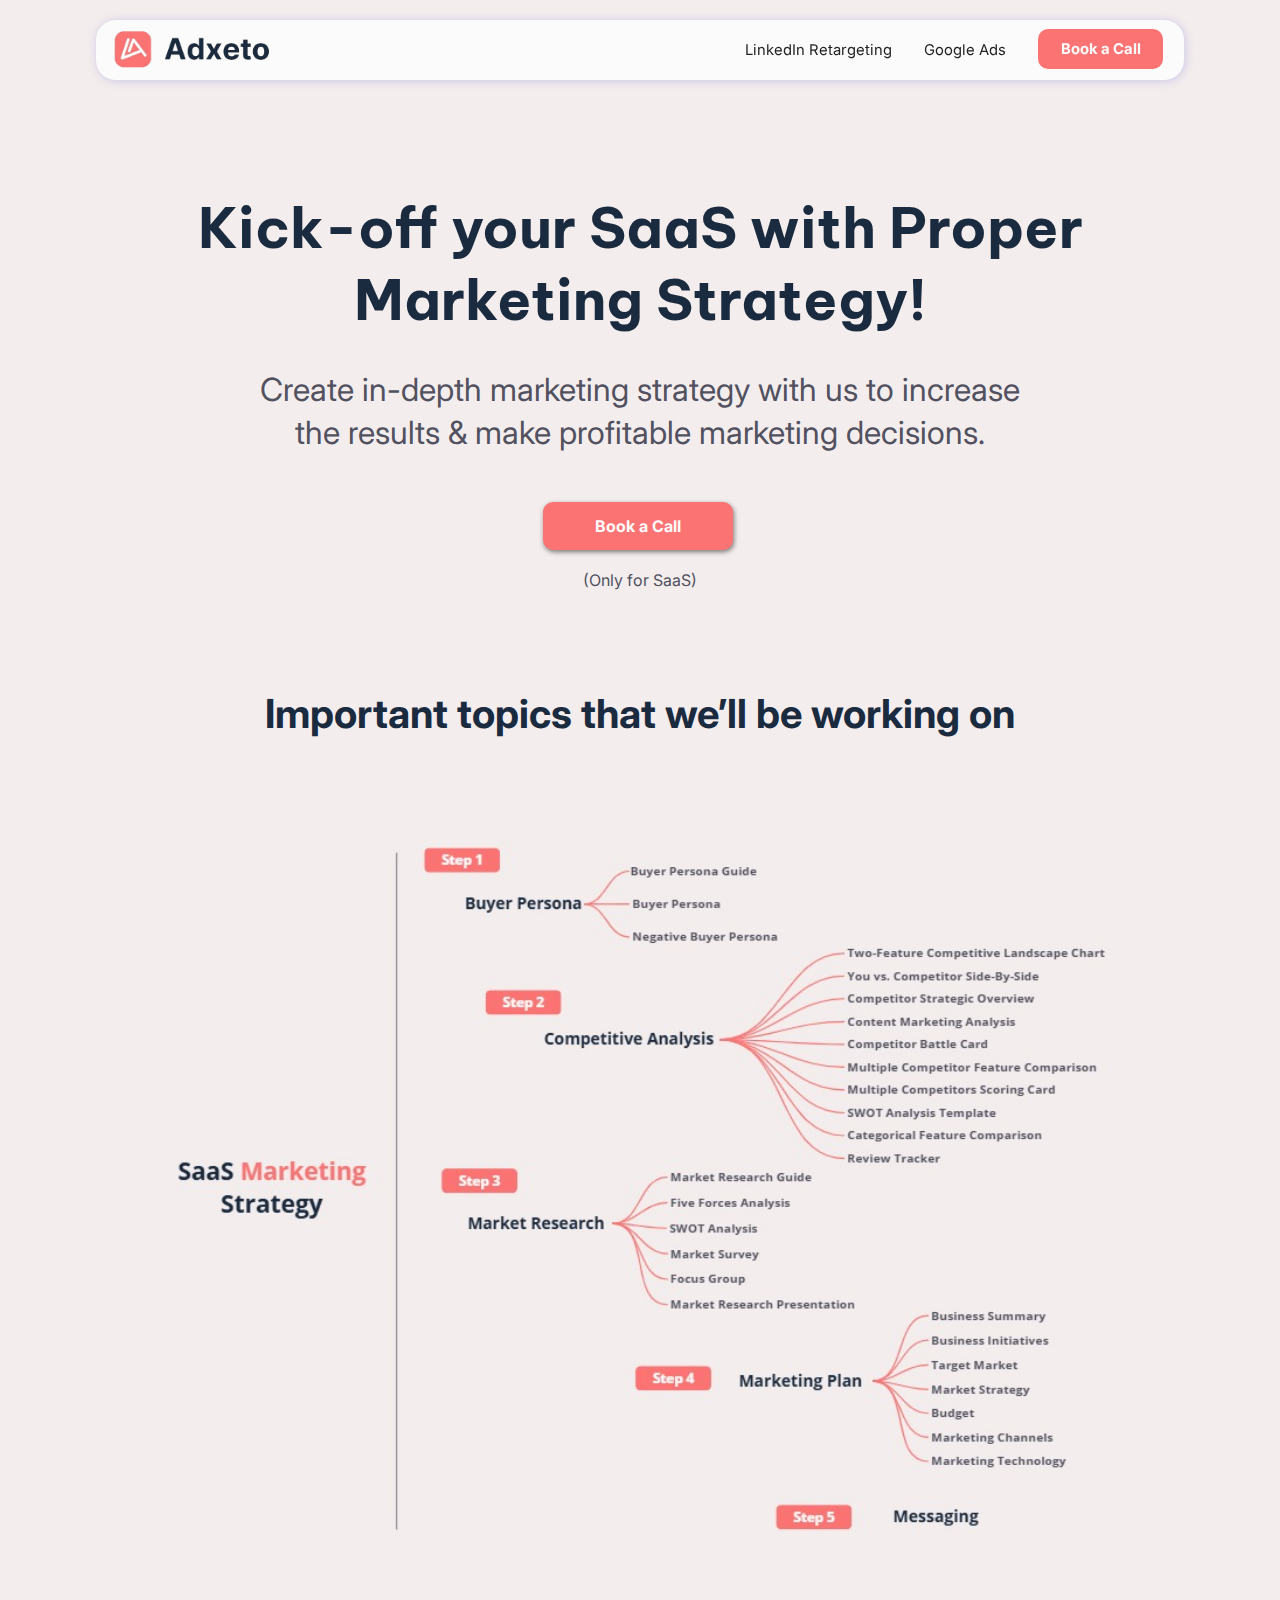
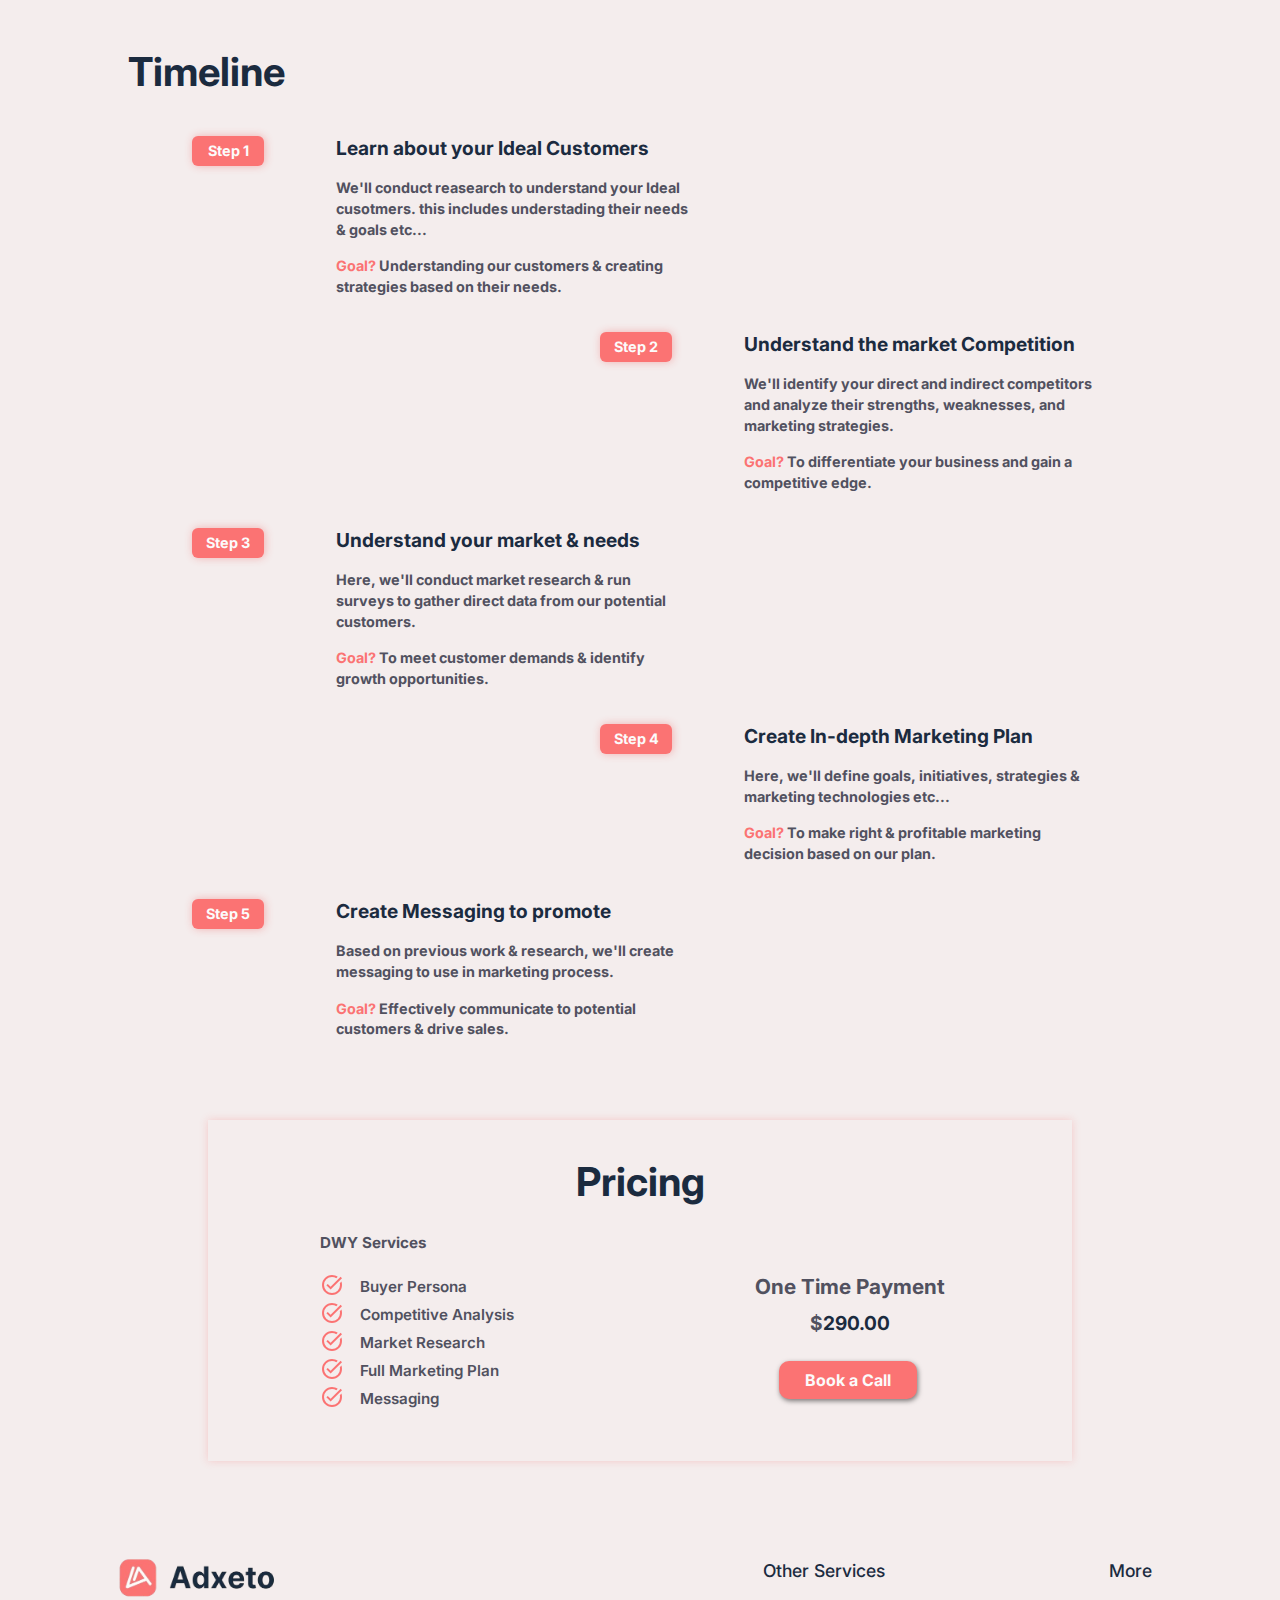
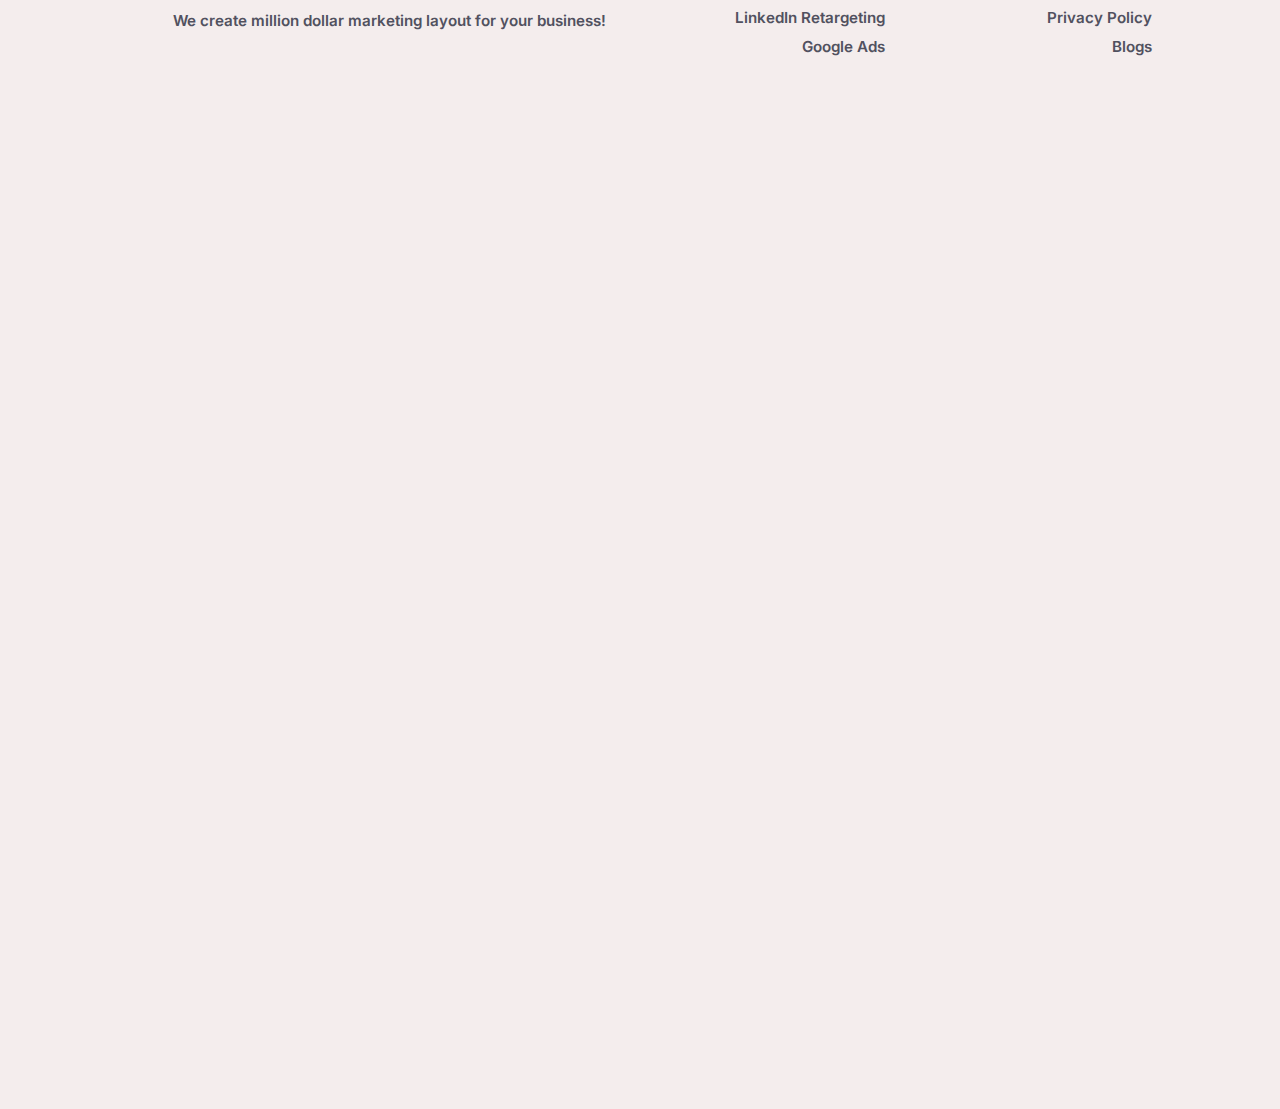
==== index.html @ 97d520c1 "completed footer with responsive design" ====
<!DOCTYPE html>
<html lang="en">
  <head>
    <meta charset="UTF-8" />
    <meta name="viewport" content="width=device-width, initial-scale=1.0" />
    <title>
      Convert your website traffic into customers | LinkedIn Retargeting ads
    </title>

    <link rel="preconnect" href="https://fonts.googleapis.com" />
    <link rel="preconnect" href="https://fonts.gstatic.com" crossorigin />
    <link
      href="https://fonts.googleapis.com/css2?family=Be+Vietnam+Pro:ital,wght@0,100;0,200;0,300;0,400;0,500;0,600;0,700;0,800;0,900;1,100;1,200;1,300;1,400;1,500;1,600;1,700;1,800;1,900&family=Inter:ital,opsz,wght@0,14..32,100..900;1,14..32,100..900&display=swap"
      rel="stylesheet"
    />

    <link rel="stylesheet" href="/strategy-css/general.css" />
    <link rel="stylesheet" href="/strategy-css/navbar.css" />
    <link rel="stylesheet" href="/strategy-css/hero.css" />
    <link rel="stylesheet" href="/strategy-css/topics.css" />
    <link rel="stylesheet" href="/strategy-css/timeline.css" />
    <link rel="stylesheet" href="/strategy-css/pricing.css" />
    <link rel="stylesheet" href="/strategy-css/footer.css">

    <script src="/strategy-js/side-drawer.js" defer></script>
  </head>
  <body>
    <header>
      <section class="navbar-section">
        <div class="nav-size-background">
          <div class="flex-img-nav">
            <div class="logo-div">
              <a href="/">
                <img
                  src="/strategy-images/strategy-adxeto-logo.png"
                  alt="main Strategy adxeto site logo"
                  class="main-logo-img"
                />
              </a>
            </div>

            <nav>
              <ul class="flex-nav-link">
                <li>
                  <a
                    href="https://adxeto.agency/"
                    class="nav-link"
                    target="_blank"
                    >LinkedIn Retargeting</a
                  >
                </li>
                <li>
                  <a
                    href="https://gads.adxeto.agency/"
                    class="nav-link"
                    target="_blank"
                    >Google Ads</a
                  >
                </li>
                <li>
                  <a href="/book-a-call" class="nav-link book-a-call-btn"
                    >Book a Call</a
                  >
                </li>
              </ul>
            </nav>

            <a class="hamburger-link">
              <span></span>
              <span></span>
              <span></span>
            </a>
          </div>
        </div>
      </section>
    </header>

    <aside id="side-drawer">
      <div class="aside-nav-size-background">
        <div class="flex-logo-hamburger">
          <div class="logo-div">
            <a href="/">
              <img
                src="/strategy-images/strategy-adxeto-logo.png"
                alt="main adxeto site logo"
                class="main-logo-img"
              />
            </a>
          </div>

          <a class="hamburger-link aside-closing">
            <span></span>
            <span></span>
            <span></span>
          </a>
        </div>
      </div>

      <div class="hr-line"></div>

      <nav>
        <ul class="aside-flex-nav-link">
          <li>
            <a href="https://adxeto.agency/" class="nav-link" target="_blank"
              >LinkedIn Retargeting</a
            >
          </li>
          <li>
            <a
              href="https://gads.adxeto.agency/"
              class="nav-link"
              target="_blank"
              >Google Ads</a
            >
          </li>
        </ul>
      </nav>
      <div class="aside-book-call-div">
        <a href="/book-a-call" class="aside-nav-link book-a-call-btn"
          >Book a Call</a
        >
      </div>
    </aside>

    <main>
      <!-- Hero Section -->
      <section class="hero-section">
        <div class="hero-width">
          <h1 class="hero-heading">
            Kick-off your SaaS with Proper <span>Marketing Strategy!</span>
          </h1>
          <p class="hero-description">
            Create in-depth marketing strategy with us to increase
            <span>the results & make profitable marketing decisions.</span>
          </p>
          <div class="btn-div">
            <a href="/book-a-call" class="call-btn-header book-a-call-btn"
              >Book a Call</a
            >
            <p class="hero-btn-description">(Only for SaaS)</p>
          </div>
        </div>
      </section>

      <!-- Important Topics - Section 2 -->
      <section id="topics-section-2">
        <h2 class="topics-main-heading">
          Important topics that we’ll be working on
        </h2>
        <div class="image-imp-topics">
          <img
            src="/strategy-images/imp-topics-sec2/topics-working-on.jpg"
            alt="Topics that we will work"
          />
        </div>
      </section>

      <!-- Timeline - Section 3 -->
      <section id="timeline">
        <h2 class="timeline-heading">Timeline</h2>
        <ul class="grid-timeline-section">
          <li class="timeline-content">
            <ul class="grid-timeline-content">
              <li>
                <article class="steps">Step 1</article>
              </li>
              <li class="flex-texts">
                <h3 class="texts-heading">Learn about your Ideal Customers</h3>
                <p class="timeline-paragraph">
                  We'll conduct reasearch to understand your Ideal cusotmers.
                  this includes understading their needs & goals etc...
                </p>
                <p class="timeline-paragraph">
                  <span class="goal-text">Goal?</span> Understanding our
                  customers & creating strategies based on their needs.
                </p>
              </li>
            </ul>
          </li>

          <li class="timeline-content">
            <ul class="grid-timeline-content right-shift">
              <li>
                <article class="steps">Step 2</article>
              </li>
              <li class="flex-texts">
                <h3 class="texts-heading">Understand the market Competition</h3>
                <p class="timeline-paragraph">
                  We'll identify your direct and indirect competitors and
                  analyze their strengths, weaknesses, and marketing strategies.
                </p>
                <p class="timeline-paragraph">
                  <span class="goal-text">Goal?</span> To differentiate your
                  business and gain a competitive edge.
                </p>
              </li>
            </ul>
          </li>

          <li class="timeline-content">
            <ul class="grid-timeline-content">
              <li>
                <article class="steps">Step 3</article>
              </li>
              <li class="flex-texts">
                <h3 class="texts-heading">Understand your market & needs</h3>
                <p class="timeline-paragraph">
                  Here, we'll conduct market research & run surveys to gather
                  direct data from our potential customers.
                </p>
                <p class="timeline-paragraph">
                  <span class="goal-text">Goal?</span> To meet customer demands
                  & identify growth opportunities.
                </p>
              </li>
            </ul>
          </li>

          <li class="timeline-content">
            <ul class="grid-timeline-content right-shift">
              <li>
                <article class="steps">Step 4</article>
              </li>
              <li class="flex-texts">
                <h3 class="texts-heading">Create In-depth Marketing Plan</h3>
                <p class="timeline-paragraph">
                  Here, we'll define goals, initiatives, strategies & marketing
                  technologies etc...
                </p>
                <p class="timeline-paragraph">
                  <span class="goal-text">Goal?</span> To make right &
                  profitable marketing decision based on our plan.
                </p>
              </li>
            </ul>
          </li>

          <li class="timeline-content">
            <ul class="grid-timeline-content">
              <li>
                <article class="steps">Step 5</article>
              </li>
              <li class="flex-texts">
                <h3 class="texts-heading">Create Messaging to promote</h3>
                <p class="timeline-paragraph">
                  Based on previous work & research, we'll create messaging to
                  use in marketing process.
                </p>
                <p class="timeline-paragraph">
                  <span class="goal-text">Goal?</span> Effectively communicate
                  to potential customers & drive sales.
                </p>
              </li>
            </ul>
          </li>
        </ul>
      </section>

      <!-- Pricing Section -->
      <section id="pricing-section">
        <div id="pricing-box">
          <h2 class="pricing-heading">Pricing</h2>
          <ul class="grid-pricing">
            <li class="center-responsive">
              <p class="dwy-services">DWY Services</p>
              <ul>
                <li class="services">
                  <svg
                    xmlns="http://www.w3.org/2000/svg"
                    height="24px"
                    viewBox="0 -960 960 960"
                    width="24px"
                    fill="#fb7373"
                  >
                    <path
                      d="M480-80q-83 0-156-31.5T197-197q-54-54-85.5-127T80-480q0-83 31.5-156T197-763q54-54 127-85.5T480-880q65 0 123 19t107 53l-58 59q-38-24-81-37.5T480-800q-133 0-226.5 93.5T160-480q0 133 93.5 226.5T480-160q133 0 226.5-93.5T800-480q0-18-2-36t-6-35l65-65q11 32 17 66t6 70q0 83-31.5 156T763-197q-54 54-127 85.5T480-80Zm-56-216L254-466l56-56 114 114 400-401 56 56-456 457Z"
                    />
                  </svg>
                  <p>Buyer Persona</p>
                </li>

                <li class="services">
                  <svg
                    xmlns="http://www.w3.org/2000/svg"
                    height="24px"
                    viewBox="0 -960 960 960"
                    width="24px"
                    fill="#fb7373"
                  >
                    <path
                      d="M480-80q-83 0-156-31.5T197-197q-54-54-85.5-127T80-480q0-83 31.5-156T197-763q54-54 127-85.5T480-880q65 0 123 19t107 53l-58 59q-38-24-81-37.5T480-800q-133 0-226.5 93.5T160-480q0 133 93.5 226.5T480-160q133 0 226.5-93.5T800-480q0-18-2-36t-6-35l65-65q11 32 17 66t6 70q0 83-31.5 156T763-197q-54 54-127 85.5T480-80Zm-56-216L254-466l56-56 114 114 400-401 56 56-456 457Z"
                    />
                  </svg>
                  <p>Competitive Analysis</p>
                </li>

                <li class="services">
                  <svg
                    xmlns="http://www.w3.org/2000/svg"
                    height="24px"
                    viewBox="0 -960 960 960"
                    width="24px"
                    fill="#fb7373"
                  >
                    <path
                      d="M480-80q-83 0-156-31.5T197-197q-54-54-85.5-127T80-480q0-83 31.5-156T197-763q54-54 127-85.5T480-880q65 0 123 19t107 53l-58 59q-38-24-81-37.5T480-800q-133 0-226.5 93.5T160-480q0 133 93.5 226.5T480-160q133 0 226.5-93.5T800-480q0-18-2-36t-6-35l65-65q11 32 17 66t6 70q0 83-31.5 156T763-197q-54 54-127 85.5T480-80Zm-56-216L254-466l56-56 114 114 400-401 56 56-456 457Z"
                    />
                  </svg>
                  <p>Market Research</p>
                </li>

                <li class="services">
                  <svg
                    xmlns="http://www.w3.org/2000/svg"
                    height="24px"
                    viewBox="0 -960 960 960"
                    width="24px"
                    fill="#fb7373"
                  >
                    <path
                      d="M480-80q-83 0-156-31.5T197-197q-54-54-85.5-127T80-480q0-83 31.5-156T197-763q54-54 127-85.5T480-880q65 0 123 19t107 53l-58 59q-38-24-81-37.5T480-800q-133 0-226.5 93.5T160-480q0 133 93.5 226.5T480-160q133 0 226.5-93.5T800-480q0-18-2-36t-6-35l65-65q11 32 17 66t6 70q0 83-31.5 156T763-197q-54 54-127 85.5T480-80Zm-56-216L254-466l56-56 114 114 400-401 56 56-456 457Z"
                    />
                  </svg>
                  <p>Full Marketing Plan</p>
                </li>

                <li class="services">
                  <svg
                    xmlns="http://www.w3.org/2000/svg"
                    height="24px"
                    viewBox="0 -960 960 960"
                    width="24px"
                    fill="#fb7373"
                  >
                    <path
                      d="M480-80q-83 0-156-31.5T197-197q-54-54-85.5-127T80-480q0-83 31.5-156T197-763q54-54 127-85.5T480-880q65 0 123 19t107 53l-58 59q-38-24-81-37.5T480-800q-133 0-226.5 93.5T160-480q0 133 93.5 226.5T480-160q133 0 226.5-93.5T800-480q0-18-2-36t-6-35l65-65q11 32 17 66t6 70q0 83-31.5 156T763-197q-54 54-127 85.5T480-80Zm-56-216L254-466l56-56 114 114 400-401 56 56-456 457Z"
                    />
                  </svg>
                  <p>Messaging</p>
                </li>
              </ul>
            </li>

            <li class="payment-list">
              <h3 class="one-time-payment">One Time Payment</h3>
              <p class="price"><span>$</span>290.00</p>
              <div class="btn-div pricing-btn">
                <a
                  href="/book-a-call"
                  class="call-btn-header book-a-call-btn btn-price"
                  >Book a Call</a
                >
              </div>
            </li>
          </ul>
        </div>
      </section>
    </main>

    <footer>
      <section class="flex-main-footer">
        <ul class="grid-footer">
          <li class="logo-des">
            <img class="adxeto-footer-logo" src="/strategy-images/strategy-adxeto-logo.png" alt="Strategy Adxeto Agency Logo">
            <p class="adxeto-des-footer">We create million dollar marketing layout for your business!</p>
          </li>
          <li class="other-services">
            <h3 class="footer-list-header">Other Services</h3>
            <ul>
              <li class="service-link">
                <a class="footer-link" href="https://adxeto.agency/">LinkedIn Retargeting</a>
              </li>
              <li class="service-link">
                <a class="footer-link" href="https://gads.adxeto.agency/">Google Ads</a>
              </li>
            </ul>
          </li>
          <li class="more-pages">
            <h3 class="footer-list-header">More</h3>
            <ul>
              <li class="page-link">
                <a class="footer-link" href="/privacy-policy">Privacy Policy</a>
              </li>
              <li class="page-link">
                <a class="footer-link" href="/blogs">Blogs</a>
              </li>
            </ul>
          </li>
        </ul>
      </section>

      <section class="copyright"></section>
    </footer>
  </body>
</html>
---- strategy-css/general.css ----
html {
  --color-gray-100: rgb(251, 251, 251);
  --color-gray-200: rgb(244, 237, 237);
  --color-gray-des-600: rgb(81, 81, 95);
  --color-gray-main-800: rgb(27, 43, 63);
  --color-gray-900: rgb(37, 34, 34);

  --color-main-100: rgb(241, 177, 177);
  --color-main-400: rgb(235, 133, 133);
  --color-main-500: rgb(251, 115, 115);

  font-family: "Inter", sans-serif;

  padding-bottom: 1000px;
}

body {
  background-color: var(--color-gray-200);
  font-size: 1rem;
  font-family: inter, sans-serif;
  line-height: 1.75rem;
  text-align: center;
  margin: 0;
  padding: 0;
}
---- strategy-css/navbar.css ----
.navbar-section {
  margin: 0;
  position: fixed;
  top: 0;
  left: 0;
  right: 0;
  z-index: 100;
}

.nav-size-background {
  background-color: var(--color-gray-100);
  border-radius: 20px;
  max-width: 68rem;
  width: 100%;
  height: 3.75rem;
  margin: 0 auto;
  padding: 0 1rem;
  margin-top: 1.25rem;
  box-shadow: 1px 1px 10px rgba(107, 107, 219, 0.3);
  box-sizing: border-box;
}

.flex-img-nav {
  display: flex;
  flex-direction: row;
  justify-content: space-between;
  align-items: center;
  flex-wrap: nowrap;
}

.main-logo-img {
  width: 10rem;
  padding-top: 0.55rem;
  object-fit: cover;
}

.flex-nav-link {
  list-style: none;
  margin: 0;
  padding: 0;

  display: flex;
  flex-direction: row;
  justify-content: space-between;
  align-items: center;
}

.flex-nav-link li {
  margin: 0 0 0 2rem;
}

.nav-link {
  font-size: 0.925rem;
  color: var(--color-gray-900);
  text-decoration: none;
  transition: all 0.3s ease-in-out;
}

.nav-link:hover {
  color: var(--color-gray-des-600);
}

.book-a-call-btn {
  display: inline-block;
  padding: 0.4rem;
  background-color: var(--color-main-500);
  color: var(--color-gray-100);
  font-size: 0.925rem;
  font-weight: 700;
  border-radius: 10px;
  width: 7rem;
  text-align: center;
  text-decoration: none;
  margin-right: 0.3rem;
  transition: all 0.3s ease-in-out;
}

.book-a-call-btn:hover {
  background-color: var(--color-main-400);
  color: var(--color-gray-100);
}

/* Hamburger Link */

.hamburger-link {
  width: 1rem;
  height: 1rem;
  display: none;
  flex-direction: column;
  justify-content: space-around;
  padding: 1.2rem;
}

.hamburger-link span {
  width: 100%;
  height: 2.6px;
  background-color: var(--color-gray-des-600);
}

/* hamburger aside section */

#side-drawer {
  display: none;

  background-color: var(--color-gray-100);
  height: 16rem;

  position: fixed;
  top: 0;
  left: 0;
  right: 0;

  z-index: 102;
  box-shadow: 1px 1px 7px rgba(107, 107, 219, 0.3);
}

.aside-nav-size-background {
  display: grid;
  align-items: center;

  width: 100%;
  height: 4rem;
  padding: 0 1rem;
  margin: 0;
  box-sizing: border-box;
}

.flex-logo-hamburger {
  display: flex;
  flex-direction: row;
  justify-content: space-between;
}

.hr-line {
  padding: 0.7px;
  width: 100%;
  background-color: rgba(0, 0, 0, 0.1);
}

.aside-flex-nav-link {
  height: 5rem;
  text-align: center;

  display: flex;
  flex-direction: column;
  justify-content: space-around;
  row-gap: 0.5rem;

  list-style: none;

  padding: 1.2rem;
  margin: 0;
}

.aside-nav-link {
  text-decoration: none;
  color: var(--color-gray-des-600);
  display: block;

  font-size: 0.875rem;
  font-weight: 600;
}

.aside-book-call-div {
  text-align: center;
}

aside .book-a-call-btn {
  color: var(--color-gray-100);
  display: inline-block;
}

/* Responsive design */

@media (max-width: 62rem) {
  .nav-size-background {
    margin: 0;
    border-radius: 0;
    height: 4rem;
    display: grid;
    align-items: center;
  }

  nav {
    display: none;
  }

  .hamburger-link {
    display: flex;
  }

  .main-logo-img {
    width: 8rem;
    padding-top: 0.55rem;
    object-fit: cover;
  }

  aside nav {
    display: block;
  }
}

@media (max-width: 35rem) {
  .aside-flex-nav-link {
    text-align: left;
  }
}
---- strategy-css/hero.css ----
.hero-section {
  margin-top: 12rem;
}

.hero-width {
  margin: 0 auto;
  text-align: center;
}

.hero-heading {
  font-size: 3.5rem;
  line-height: 4.5rem;
  font-family: "Be Vietnam Pro", "Inter", sans-serif;
  color: var(--color-gray-main-800);
  margin-bottom: 2rem;
}

.hero-heading span {
  display: block;
}

.hero-description {
  font-size: 2rem;
  color: var(--color-gray-des-600);
  line-height: 2.7rem;
  margin-bottom: 3rem;
}

.hero-description span {
  display: block;
}

.call-btn-header {
  padding: 0.625rem;
  font-size: 1rem;
  width: 10.625rem;
  box-shadow: 1px 2px 5px rgba(0, 0, 0, 0.5);

}

.hero-btn-description {
  color: var(--color-gray-des-600);
}

/* Responsive Design */

@media (max-width: 62rem) {
  .hero-section {
    margin-top: 14rem;
  }

  .hero-heading {
    font-size: 3.5rem;
    line-height: 4rem;
  }

  .hero-heading span {
    display: inline;
  }

  .hero-width {
    width: 90%;
  }

  .hero-description span {
    display: inline;
  }
}

@media (max-width: 48rem) {
  .hero-section {
    margin-top: 10rem;
  }

  .hero-width {
    text-align: left;
    width: 80%;
  }

  .hero-heading {
    font-size: 3.2rem;
    line-height: 3.8rem;
    margin-bottom: 0;
  }

  .hero-description {
    font-size: 1.4rem;
    line-height: 2rem;
    margin-top: 1rem;
  }

  .btn-div {
    margin: 0 auto;
    text-align: center;
  }
}

@media (max-width: 38.2rem) {
  .hero-description {
    font-size: 1rem;
    line-height: 1.5rem;
  }
}

@media (max-width: 33rem) {
  .hero-width {
    width: 87%;
  }
}
---- strategy-css/topics.css ----
.topics-main-heading {
  color: var(--color-gray-main-800);
  font-size: 2.5rem;
  padding-top: 3rem;
  padding-bottom: 2rem;
  margin-top: 3rem;
  line-height: 3rem;
  margin-left: 1rem;
  margin-right: 1rem;
  text-align: center;
}

.image-imp-topics {
  max-width: 62.5rem;
  text-align: center;
  margin: 0 auto;
}

.image-imp-topics img {
  width: 100%;
}

@media (max-width: 33rem) {
  .topics-main-heading {
    font-size: 2rem;
    line-height: 2rem;
  }
}
---- strategy-css/timeline.css ----
#timeline {
  max-width: 68rem;
  margin: 5rem auto;
}

#timeline ul li {
  list-style: none;
}

.timeline-heading {
  color: var(--color-gray-main-800);
  font-size: 2.5rem;

  margin-top: 1rem;
  margin-bottom: 3rem;
  padding-left: 2rem;
  text-align: left;
}

.grid-timeline-section {
  display: grid;
  grid-template-columns: 1fr;
  align-items: left;
  grid-row-gap: 2rem;
}

.timeline-content {
  text-align: left;
}

.grid-timeline-content {
  display: grid;
  grid-template-columns: 4.5rem 1fr;
  margin-left: 1rem;
  grid-column-gap: 4.5rem;

  max-width: 31rem;
}

.steps {
  padding: 1px;
  font-size: 0.9rem;
  font-weight: 700;
  background-color: var(--color-main-500);
  color: var(--color-gray-100);
  text-align: center;

  border-radius: 6px;
  margin-top: 2px;
  box-shadow: 1px 0 8px rgb(241, 177, 177);
}

.texts-heading {
  font-size: 1.2rem;
  color: var(--color-gray-main-800);
  text-align: left;

  margin: 0;
  padding: 0;
}

.timeline-paragraph {
  font-size: 0.9rem;
  font-weight: 700;
  line-height: 1.3rem;
  color: var(--color-gray-des-600);
  text-align: left;

  margin: 1rem 0 0 0;
}

.goal-text {
  color: var(--color-main-500);
}

.right-shift {
  padding-left: 28rem;
}


/* Responsive Design */

@media (max-width: 62rem) {
  #timeline {
    margin-top: 8rem;
  }

  .right-shift {
    padding-left: 2.5rem;
  }
}

@media (max-width: 40rem) {
  .grid-timeline-content {
    padding: 0;
    padding-right: 1rem;
    grid-column-gap: 2rem;
    margin-left: 0;
  }
}
---- strategy-css/pricing.css ----
#pricing-section {
  margin: 3rem auto;
}

#pricing-box {
  max-width: 50rem;
  background-color: var(--color-gray-200);
  box-shadow: 0px 0px 8px rgba(251, 115, 115, 0.3);

  margin: 0 auto;
  padding: 2rem;
}

.pricing-heading {
  font-size: 2.5rem;
  margin-top: 1rem;
  color: var(--color-gray-main-800);
}

ul li {
  list-style: none;
}

.grid-pricing {
  display: grid;
  grid-template-columns: 1fr 1fr;
}

.services {
  display: grid;
  grid-template-columns: 1rem 1fr;
  grid-column-gap: 1.5rem;
}

.services p,
.dwy-services {
  color: var(--color-gray-des-600);
  font-weight: 600;
  font-size: 0.95rem;

  margin: 0;
  padding: 0;
  text-align: left;
}

.dwy-services {
  margin-bottom: 1rem;
  margin-left: 2.5rem;
  font-weight: 700;
}

.one-time-payment {
  color: var(--color-gray-des-600);
  font-size: 1.3rem;
  font-weight: 700;
  margin: 2.7rem 0 0 0;
  padding: 0;
}

.price {
  color: var(--color-gray-main-800);
  font-size: 1.2rem;
  font-weight: 700;
  margin-top: 0.5rem;
  margin-bottom: 1.5rem;
}

.price span {
  color: var(--color-gray-des-600);
}

.btn-price {
  padding: 5px;
  width: 8rem;
}

/* Responsive design */

@media (max-width: 68rem) {
  #pricing-box {
    width: 80%;
    padding-top: 1.5rem;
  }
}

@media (max-width: 43rem) {
  .grid-pricing {
    grid-template-columns: 1fr;
  }

  .center-responsive {
    margin: 0 auto;
  }
}

@media (max-width: 27rem) {
  #pricing-box {
    width: 70%;
  }

  .grid-pricing {
    padding-left: 0;
  }
}
---- strategy-css/footer.css ----
.flex-main-footer {
  max-width: 68rem;
  margin: 6rem auto 3rem auto;
}

.grid-footer {
  display: grid;
  grid-template-columns: 2fr 1fr 1fr;
  grid-row-gap: 1rem;
  padding-left: 1.3rem;
}

.logo-des {
  margin: 0;
  text-align: left;
}

.logo-des img {
  width: 10rem;
}

.adxeto-des-footer {
  padding-left: 3.5rem;
  color: var(--color-gray-des-600);
  font-weight: 600;
  font-size: 0.95rem;
  margin-top: 0;
}

/* Second list item*/

.other-services ul {
  padding: 0;
}

.footer-list-header {
  margin-top: 0;
  color: var(--color-gray-main-800);
  font-size: 1.1rem;
  font-weight: 500;
  text-align: right;
  padding-right: 2rem;
}

.service-link,
.page-link {
  text-align: right;
  padding-right: 2rem;
}

.footer-link {
  font-size: 0.95rem;
  font-weight: 600;
  color: var(--color-gray-des-600);
  text-decoration: none;
  transition: all 0.3s ease-in-out;
}

.footer-link:hover {
  color: var(--color-main-100);
}

/* Responsive Design */

@media (max-width: 50rem) {
  .grid-footer {
    grid-template-columns: 1fr 1fr 1fr;
  }
}

@media (max-width: 38rem) {
  .grid-footer {
    grid-template-columns: 1fr;
  }

  .service-link,
  .page-link,
  .footer-list-header {
    text-align: left;
    padding-left: 3rem;
  }

  .more-pages ul {
    padding: 0;
  }

  .footer-link {
    padding-left: 2rem;
  }
}
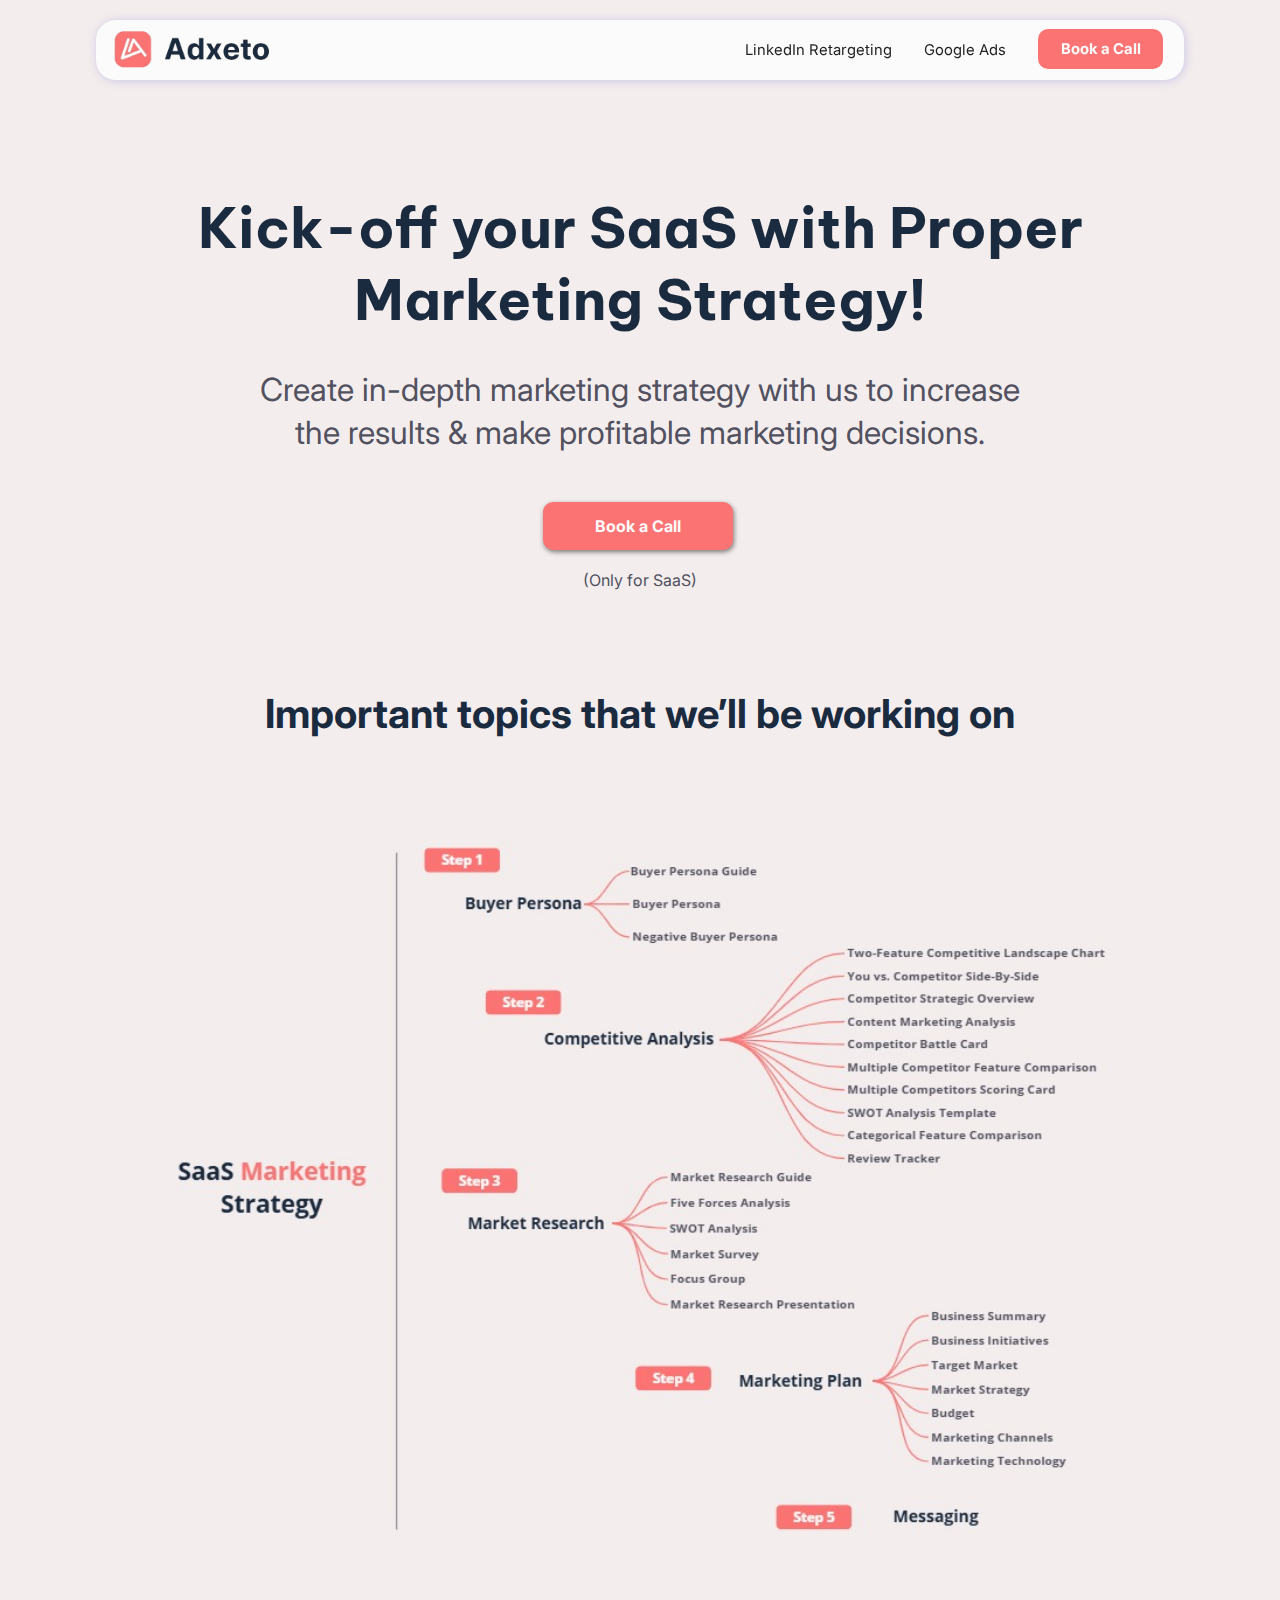
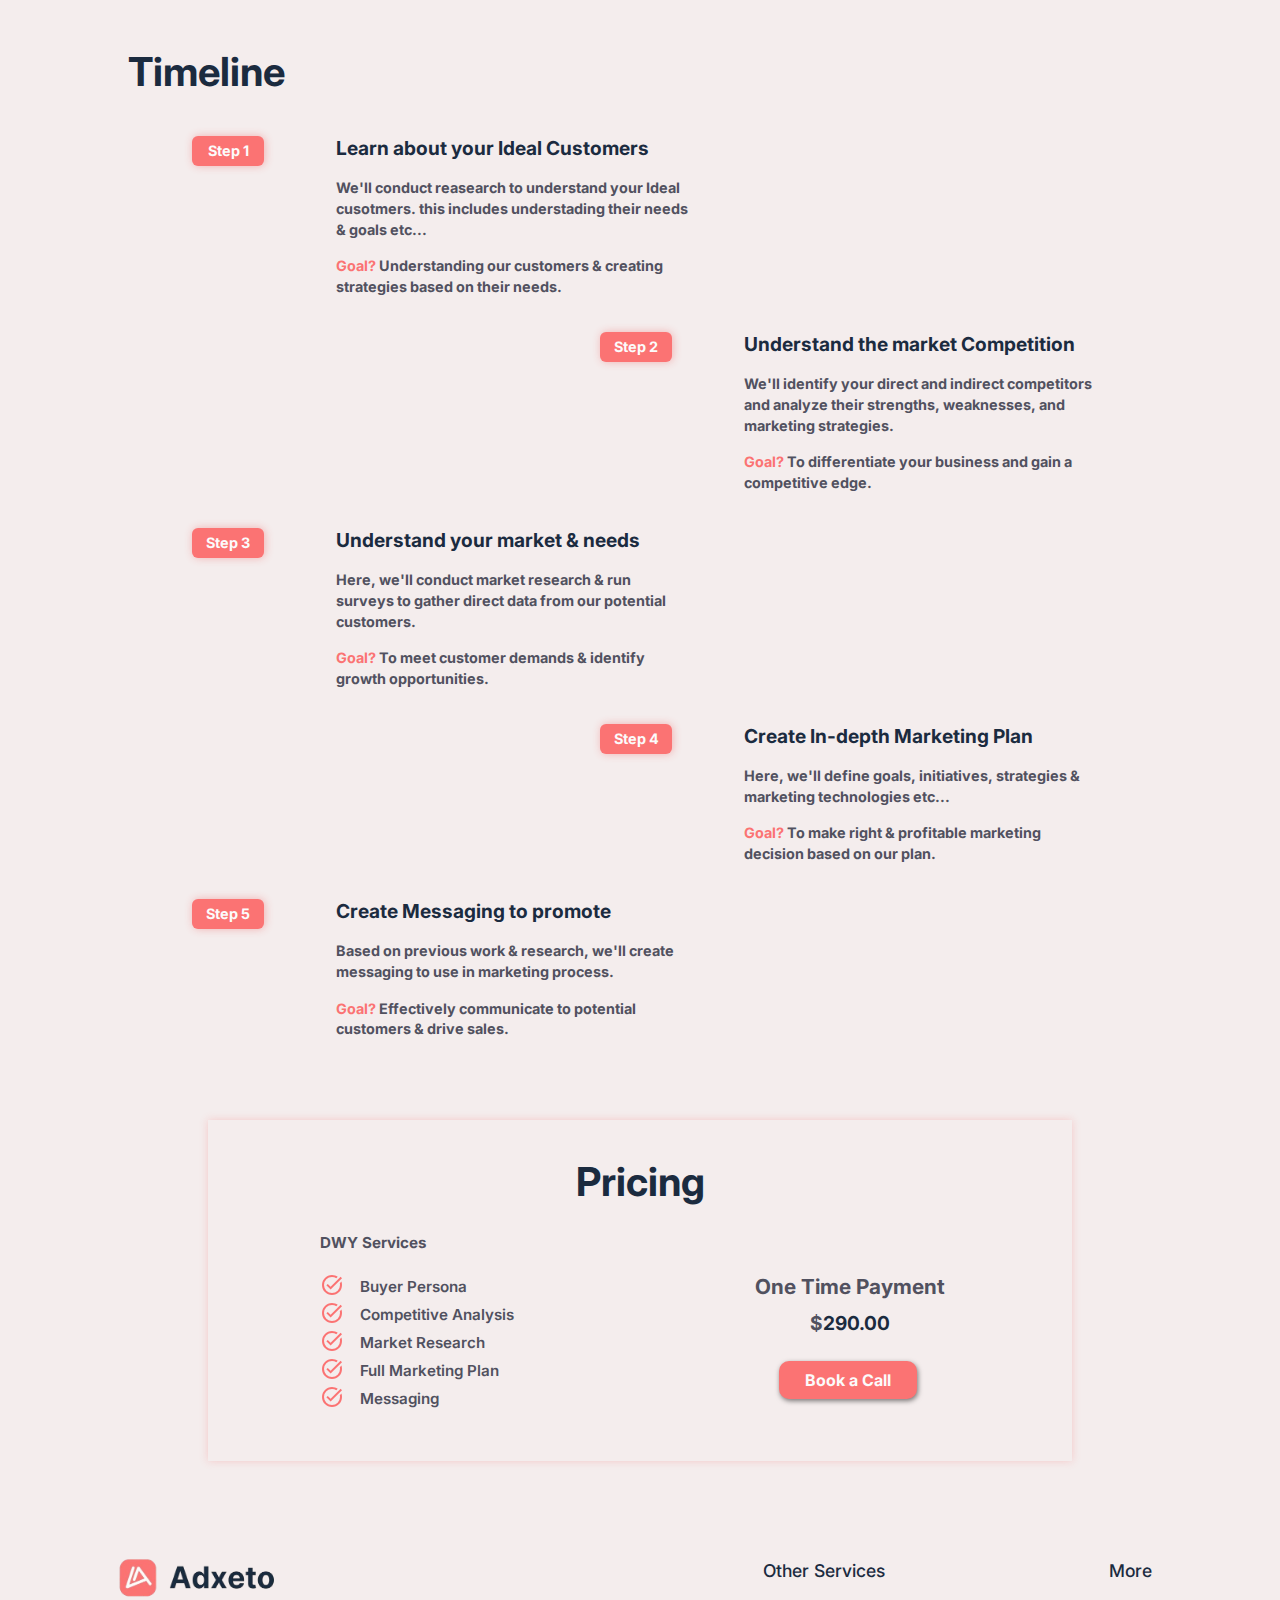
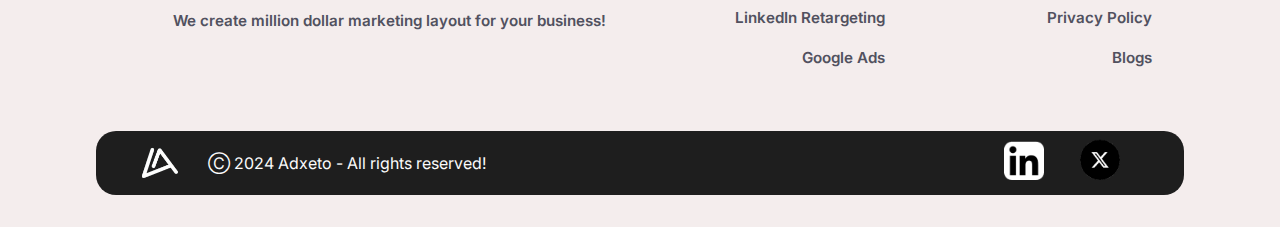
==== commit 2d299c81: "finished copyright last section" ====
--- a/index.html
+++ b/index.html
@@ -20,7 +20,8 @@
     <link rel="stylesheet" href="/strategy-css/topics.css" />
     <link rel="stylesheet" href="/strategy-css/timeline.css" />
     <link rel="stylesheet" href="/strategy-css/pricing.css" />
-    <link rel="stylesheet" href="/strategy-css/footer.css">
+    <link rel="stylesheet" href="/strategy-css/footer.css" />
+    <link rel="stylesheet" href="/strategy-css/copyright.css" />
 
     <script src="/strategy-js/side-drawer.js" defer></script>
   </head>
@@ -361,17 +362,27 @@
       <section class="flex-main-footer">
         <ul class="grid-footer">
           <li class="logo-des">
-            <img class="adxeto-footer-logo" src="/strategy-images/strategy-adxeto-logo.png" alt="Strategy Adxeto Agency Logo">
-            <p class="adxeto-des-footer">We create million dollar marketing layout for your business!</p>
+            <img
+              class="adxeto-footer-logo"
+              src="/strategy-images/strategy-adxeto-logo.png"
+              alt="Strategy Adxeto Agency Logo"
+            />
+            <p class="adxeto-des-footer">
+              We create million dollar marketing layout for your business!
+            </p>
           </li>
           <li class="other-services">
             <h3 class="footer-list-header">Other Services</h3>
             <ul>
               <li class="service-link">
-                <a class="footer-link" href="https://adxeto.agency/">LinkedIn Retargeting</a>
+                <a class="footer-link" href="https://adxeto.agency/"
+                  >LinkedIn Retargeting</a
+                >
               </li>
               <li class="service-link">
-                <a class="footer-link" href="https://gads.adxeto.agency/">Google Ads</a>
+                <a class="footer-link" href="https://gads.adxeto.agency/"
+                  >Google Ads</a
+                >
               </li>
             </ul>
           </li>
@@ -389,7 +400,35 @@
         </ul>
       </section>
 
-      <section class="copyright"></section>
+      <section class="copyright">
+        <ul class="flex-copyright">
+          <li class="icon-copy">
+            <a href="/"
+              ><img
+                class="adx-icon"
+                src="/strategy-images/copyright icons/adxeto-icon-footer-logo.png"
+                alt="Adxeto Agency Icon Image"
+            /></a>
+            <p>&#x24B8; 2024 Adxeto - All rights reserved!</p>
+          </li>
+
+          <li class="social-icon">
+            <a href="https://www.linkedin.com/company/adxeto/" target="_blank"
+              ><img
+                class="icon-ln"
+                src="/strategy-images/copyright icons/linkedIn-logo.png"
+                alt="LinkedIn clickable logo"
+            /></a>
+
+            <a href="https://x.com/AkAsH_03_" target="_blank"
+                ><img
+                  class="icon-x"
+                  src="/strategy-images/copyright icons/x-logo.png"
+                  alt="X clickable logo"
+              /></a>
+          </li>
+        </ul>
+      </section>
     </footer>
   </body>
 </html>
--- a/strategy-css/general.css
+++ b/strategy-css/general.css
@@ -10,8 +10,6 @@
   --color-main-500: rgb(251, 115, 115);
 
   font-family: "Inter", sans-serif;
-
-  padding-bottom: 1000px;
 }
 
 body {
--- a/strategy-css/footer.css
+++ b/strategy-css/footer.css
@@ -46,6 +46,7 @@
 .page-link {
   text-align: right;
   padding-right: 2rem;
+  margin-bottom: 0.7rem;
 }
 
 .footer-link {
@@ -74,6 +75,11 @@
   }
 
   .service-link,
+  .page-link {
+    margin-bottom: 0;
+  }
+
+  .service-link,
   .page-link,
   .footer-list-header {
     text-align: left;
--- a/strategy-css/copyright.css
+++ b/strategy-css/copyright.css
@@ -0,0 +1,61 @@
+.copyright {
+  margin-top: 2rem;
+  margin-bottom: 2rem;
+}
+
+.flex-copyright {
+  max-width: 64rem;
+  padding: 0 2rem;
+  margin: 0 auto;
+  height: 4rem;
+
+  background-color: rgb(30, 30, 30);
+  border-radius: 20px;
+
+  display: flex;
+  flex-direction: row;
+  justify-content: space-between;
+  align-items: center;
+}
+
+.icon-copy {
+  display: flex;
+  flex-direction: row;
+  align-items: center;
+  column-gap: 1rem;
+}
+
+.icon-copy p {
+  margin: 0;
+  padding: 0;
+  color: var(--color-gray-100);
+}
+
+.adx-icon {
+  width: 4rem;
+  margin-top: 0.5rem;
+}
+
+.icon-ln,
+.icon-x {
+  width: 2.5rem;
+  margin-right: 2rem;
+}
+
+
+/* Responsive Design */
+
+@media (max-width: 68rem) {
+  .flex-copyright {
+    width: 90%;
+  }
+} 
+
+@media (max-width: 38rem) {
+  .flex-copyright {
+    width: 70%;
+    flex-direction: column;
+    height: auto;
+    padding-bottom: 1rem;
+  }
+}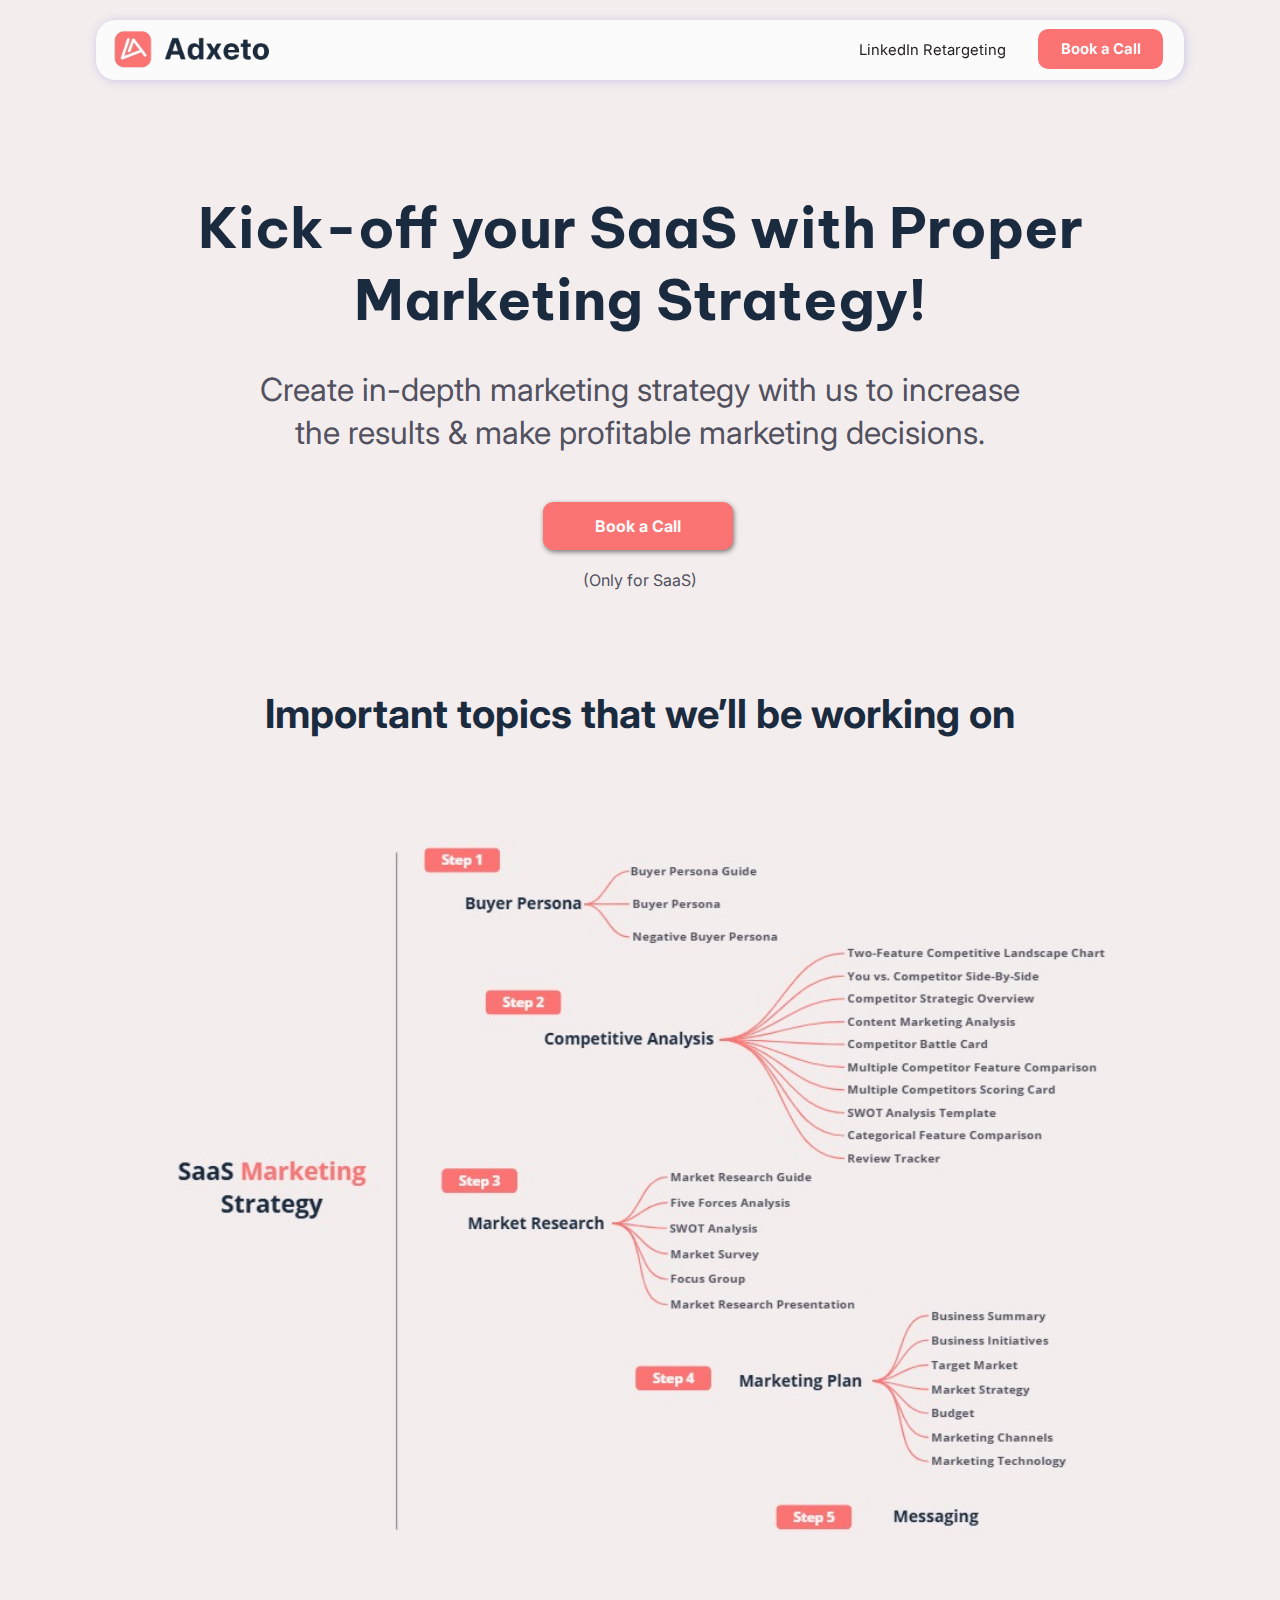
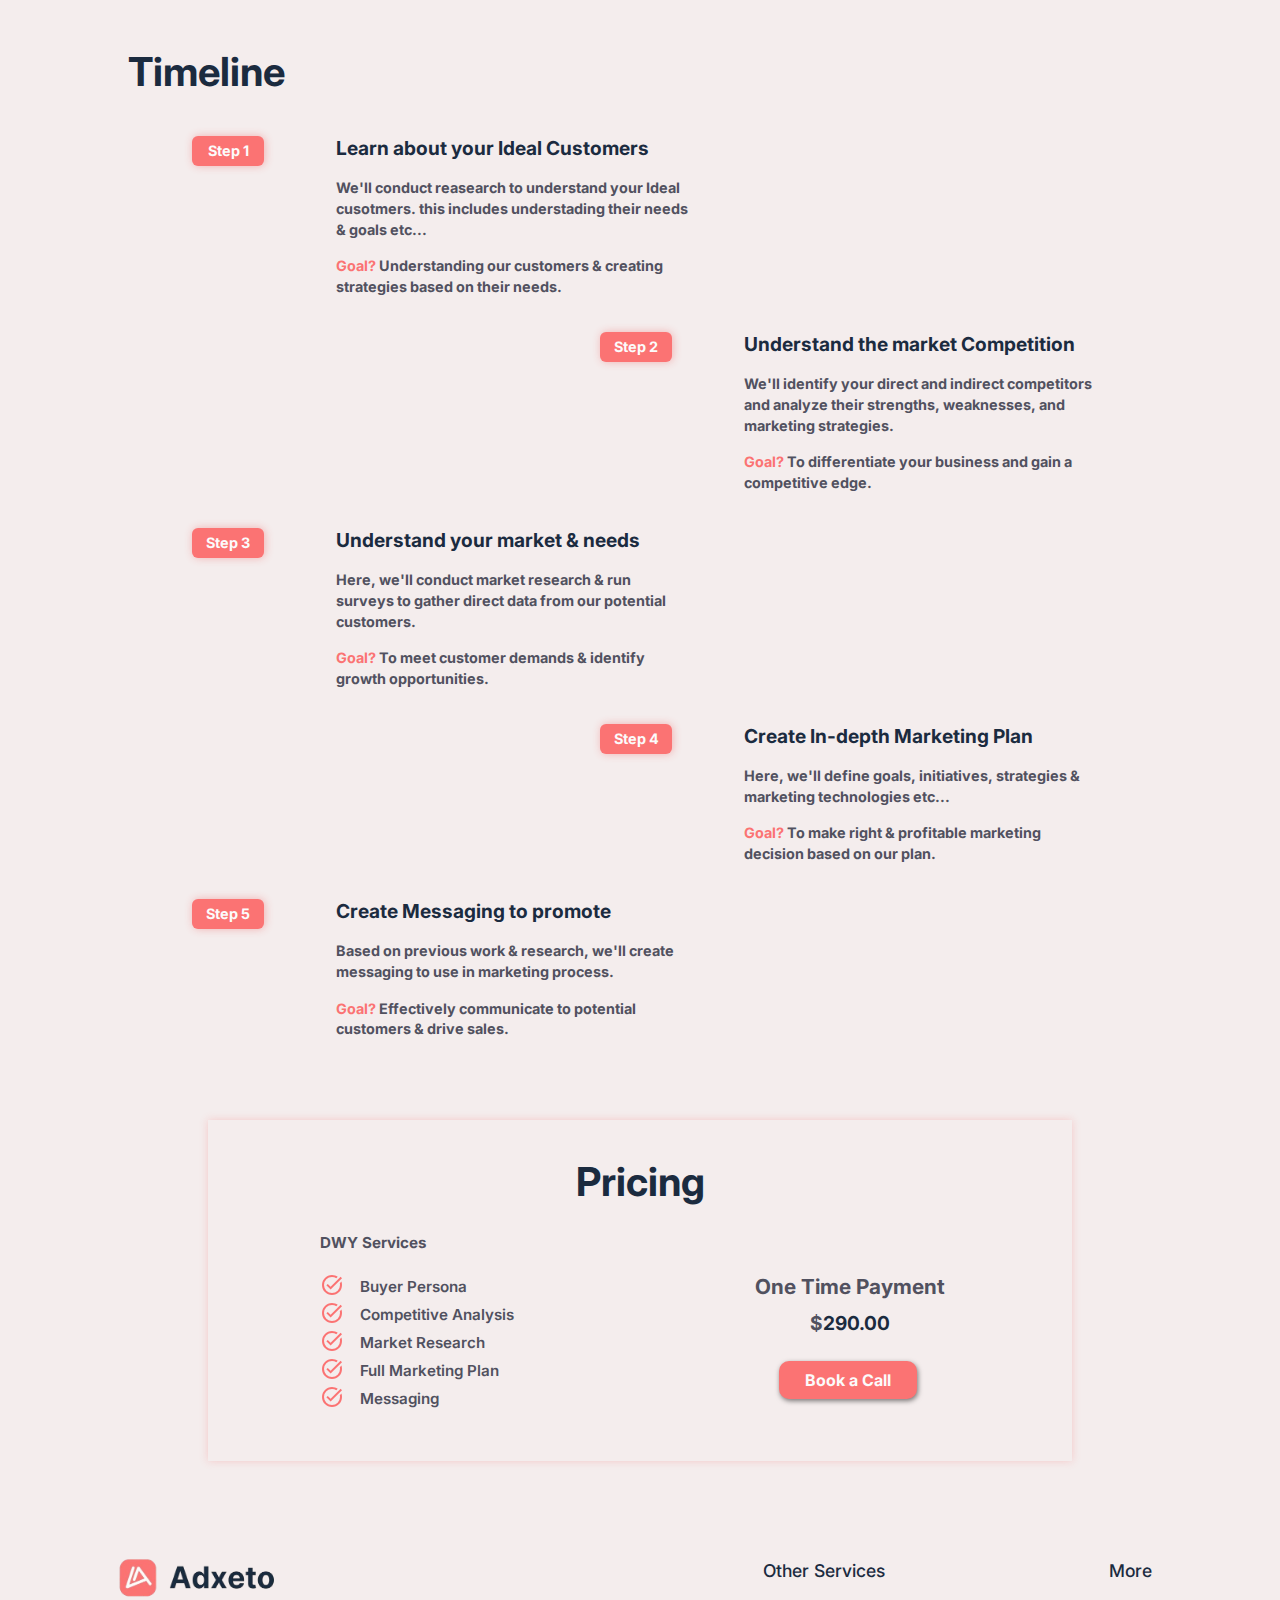
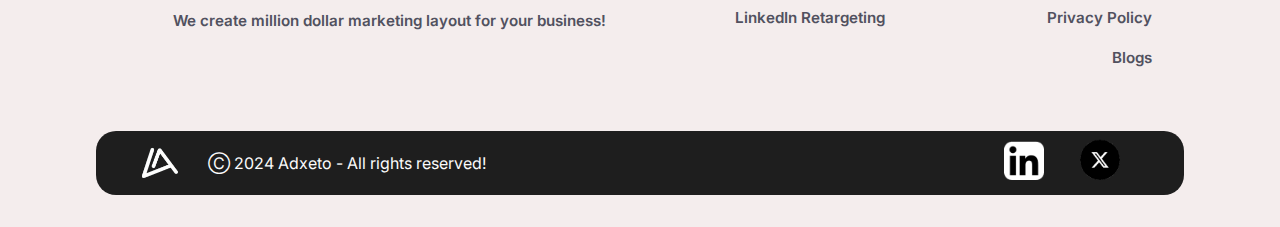
==== commit ca5ec2a5: "added Booking, Privacy page & favicon" ====
--- a/index.html
+++ b/index.html
@@ -3,9 +3,29 @@
   <head>
     <meta charset="UTF-8" />
     <meta name="viewport" content="width=device-width, initial-scale=1.0" />
-    <title>
-      Convert your website traffic into customers | LinkedIn Retargeting ads
-    </title>
+    <title>Adxeto | Market Research & Planing</title>
+
+    <link
+      rel="apple-touch-icon"
+      sizes="180x180"
+      href="/strategy-images/favicon images/apple-touch-icon.png"
+    />
+    <link
+      rel="icon"
+      type="image/png"
+      sizes="32x32"
+      href="/strategy-images/favicon images/favicon-32x32.png"
+    />
+    <link
+      rel="icon"
+      type="image/png"
+      sizes="16x16"
+      href="/strategy-images/favicon images/favicon-16x16.png"
+    />
+    <link
+      rel="manifest"
+      href="strategy-images/favicon images/site.webmanifest"
+    />
 
     <link rel="preconnect" href="https://fonts.googleapis.com" />
     <link rel="preconnect" href="https://fonts.gstatic.com" crossorigin />
@@ -50,14 +70,14 @@
                     >LinkedIn Retargeting</a
                   >
                 </li>
-                <li>
+                <!-- <li>
                   <a
                     href="https://gads.adxeto.agency/"
                     class="nav-link"
                     target="_blank"
                     >Google Ads</a
                   >
-                </li>
+                </li> -->
                 <li>
                   <a href="/book-a-call" class="nav-link book-a-call-btn"
                     >Book a Call</a
@@ -106,14 +126,14 @@
               >LinkedIn Retargeting</a
             >
           </li>
-          <li>
+          <!-- <li>
             <a
               href="https://gads.adxeto.agency/"
               class="nav-link"
               target="_blank"
               >Google Ads</a
             >
-          </li>
+          </li> -->
         </ul>
       </nav>
       <div class="aside-book-call-div">
@@ -375,15 +395,15 @@
             <h3 class="footer-list-header">Other Services</h3>
             <ul>
               <li class="service-link">
-                <a class="footer-link" href="https://adxeto.agency/"
+                <a class="footer-link" href="https://adxeto.agency/" target="_blank"
                   >LinkedIn Retargeting</a
                 >
               </li>
-              <li class="service-link">
-                <a class="footer-link" href="https://gads.adxeto.agency/"
+              <!-- <li class="service-link">
+                <a class="footer-link" href="https://gads.adxeto.agency/" target="_blank"
                   >Google Ads</a
                 >
-              </li>
+              </li> -->
             </ul>
           </li>
           <li class="more-pages">
@@ -421,11 +441,11 @@
             /></a>
 
             <a href="https://x.com/AkAsH_03_" target="_blank"
-                ><img
-                  class="icon-x"
-                  src="/strategy-images/copyright icons/x-logo.png"
-                  alt="X clickable logo"
-              /></a>
+              ><img
+                class="icon-x"
+                src="/strategy-images/copyright icons/x-logo.png"
+                alt="X clickable logo"
+            /></a>
           </li>
         </ul>
       </section>
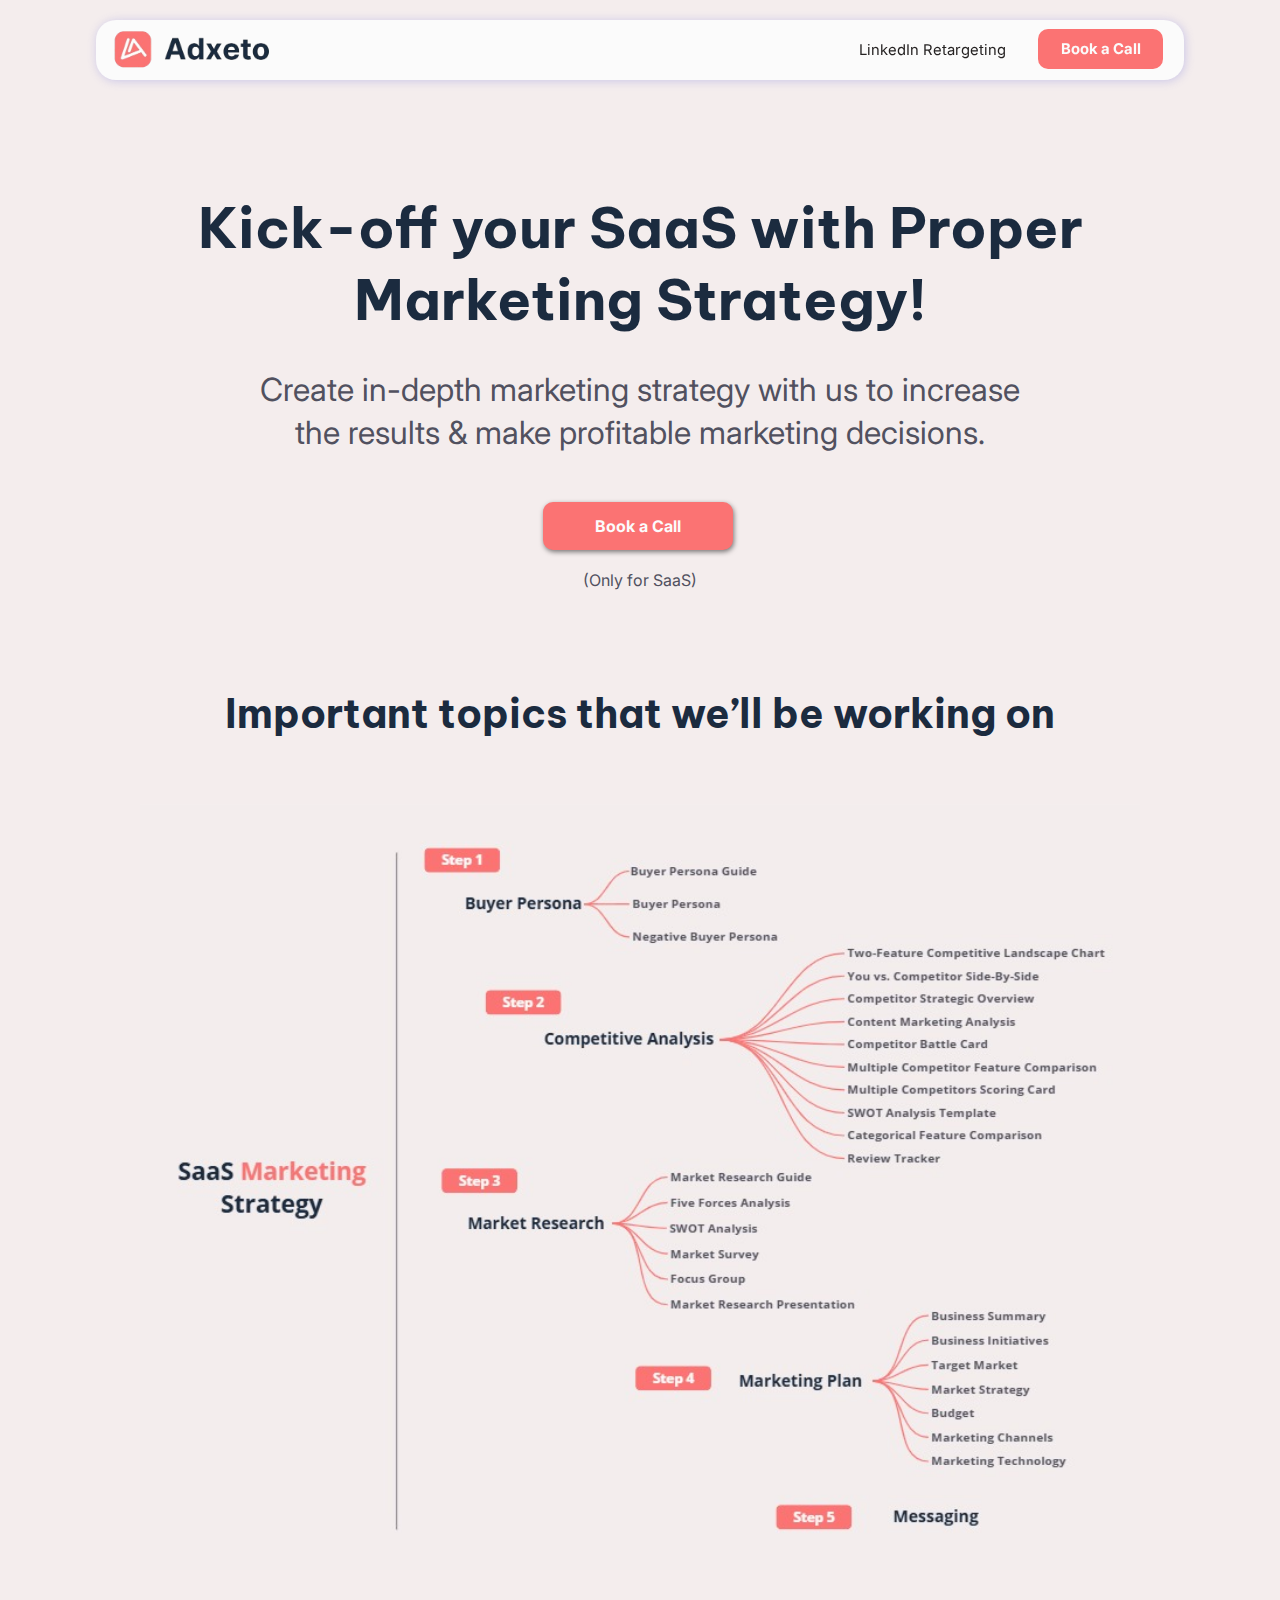
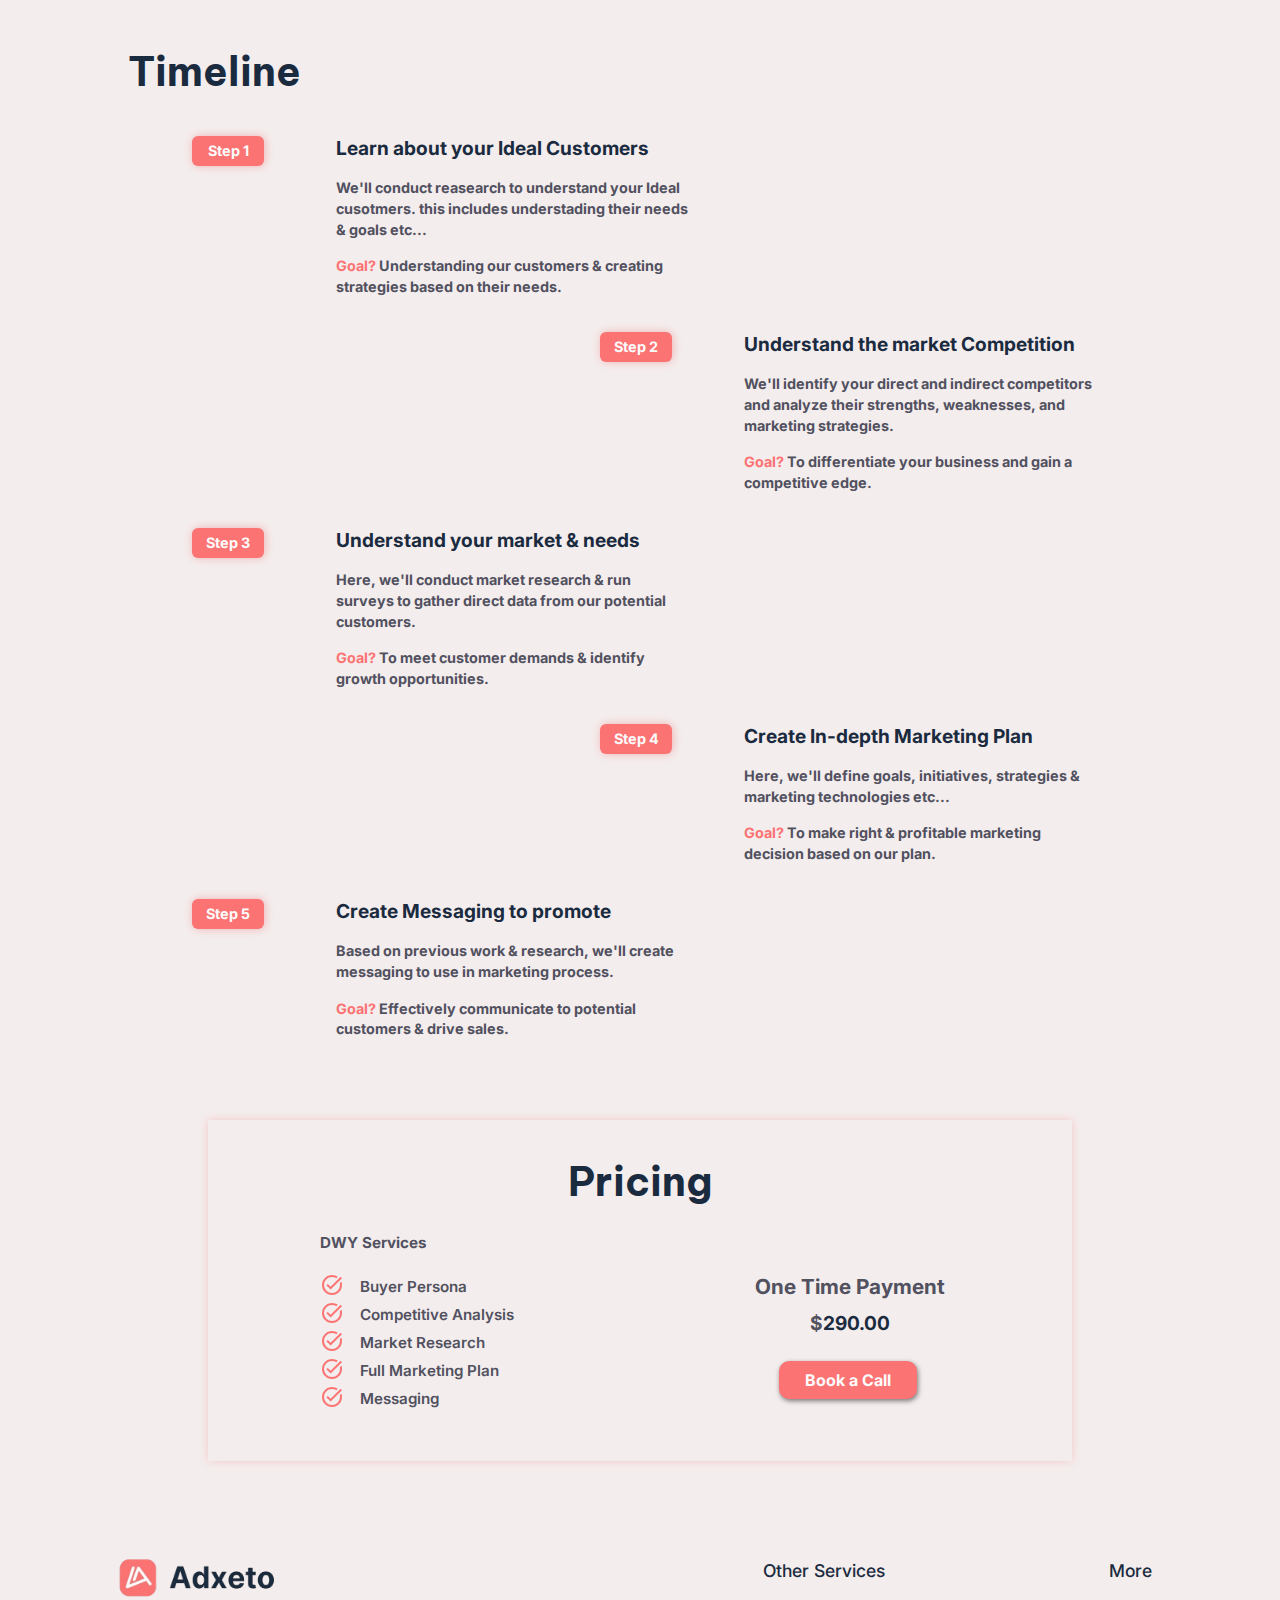
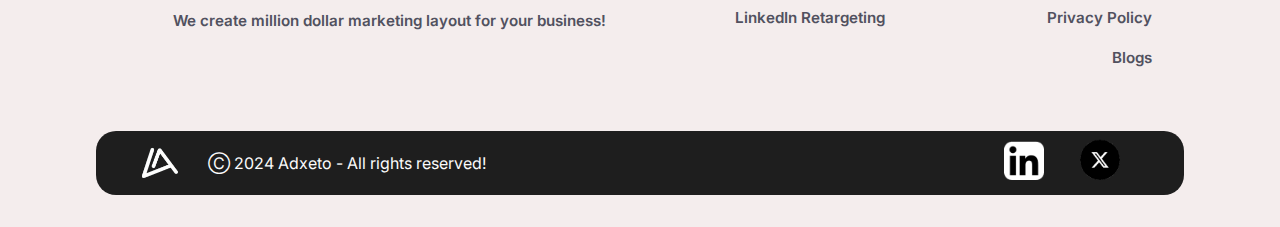
==== commit ba6fae72: "LinkedIn Showcase Page link added" ====
--- a/index.html
+++ b/index.html
@@ -433,7 +433,7 @@
           </li>
 
           <li class="social-icon">
-            <a href="https://www.linkedin.com/company/adxeto/" target="_blank"
+            <a href="https://www.linkedin.com/showcase/adxeto-strategy/" target="_blank"
               ><img
                 class="icon-ln"
                 src="/strategy-images/copyright icons/linkedIn-logo.png"
--- a/strategy-css/topics.css
+++ b/strategy-css/topics.css
@@ -1,5 +1,6 @@
 .topics-main-heading {
   color: var(--color-gray-main-800);
+  font-family: 'Be Vietnam Pro', 'Inter', sans-serif;
   font-size: 2.5rem;
   padding-top: 3rem;
   padding-bottom: 2rem;
--- a/strategy-css/timeline.css
+++ b/strategy-css/timeline.css
@@ -9,6 +9,7 @@
 
 .timeline-heading {
   color: var(--color-gray-main-800);
+  font-family: 'Be Vietnam Pro', 'Inter', sans-serif;
   font-size: 2.5rem;
 
   margin-top: 1rem;
--- a/strategy-css/pricing.css
+++ b/strategy-css/pricing.css
@@ -15,6 +15,7 @@
   font-size: 2.5rem;
   margin-top: 1rem;
   color: var(--color-gray-main-800);
+  font-family: 'Be Vietnam Pro', 'Inter', sans-serif;
 }
 
 ul li {
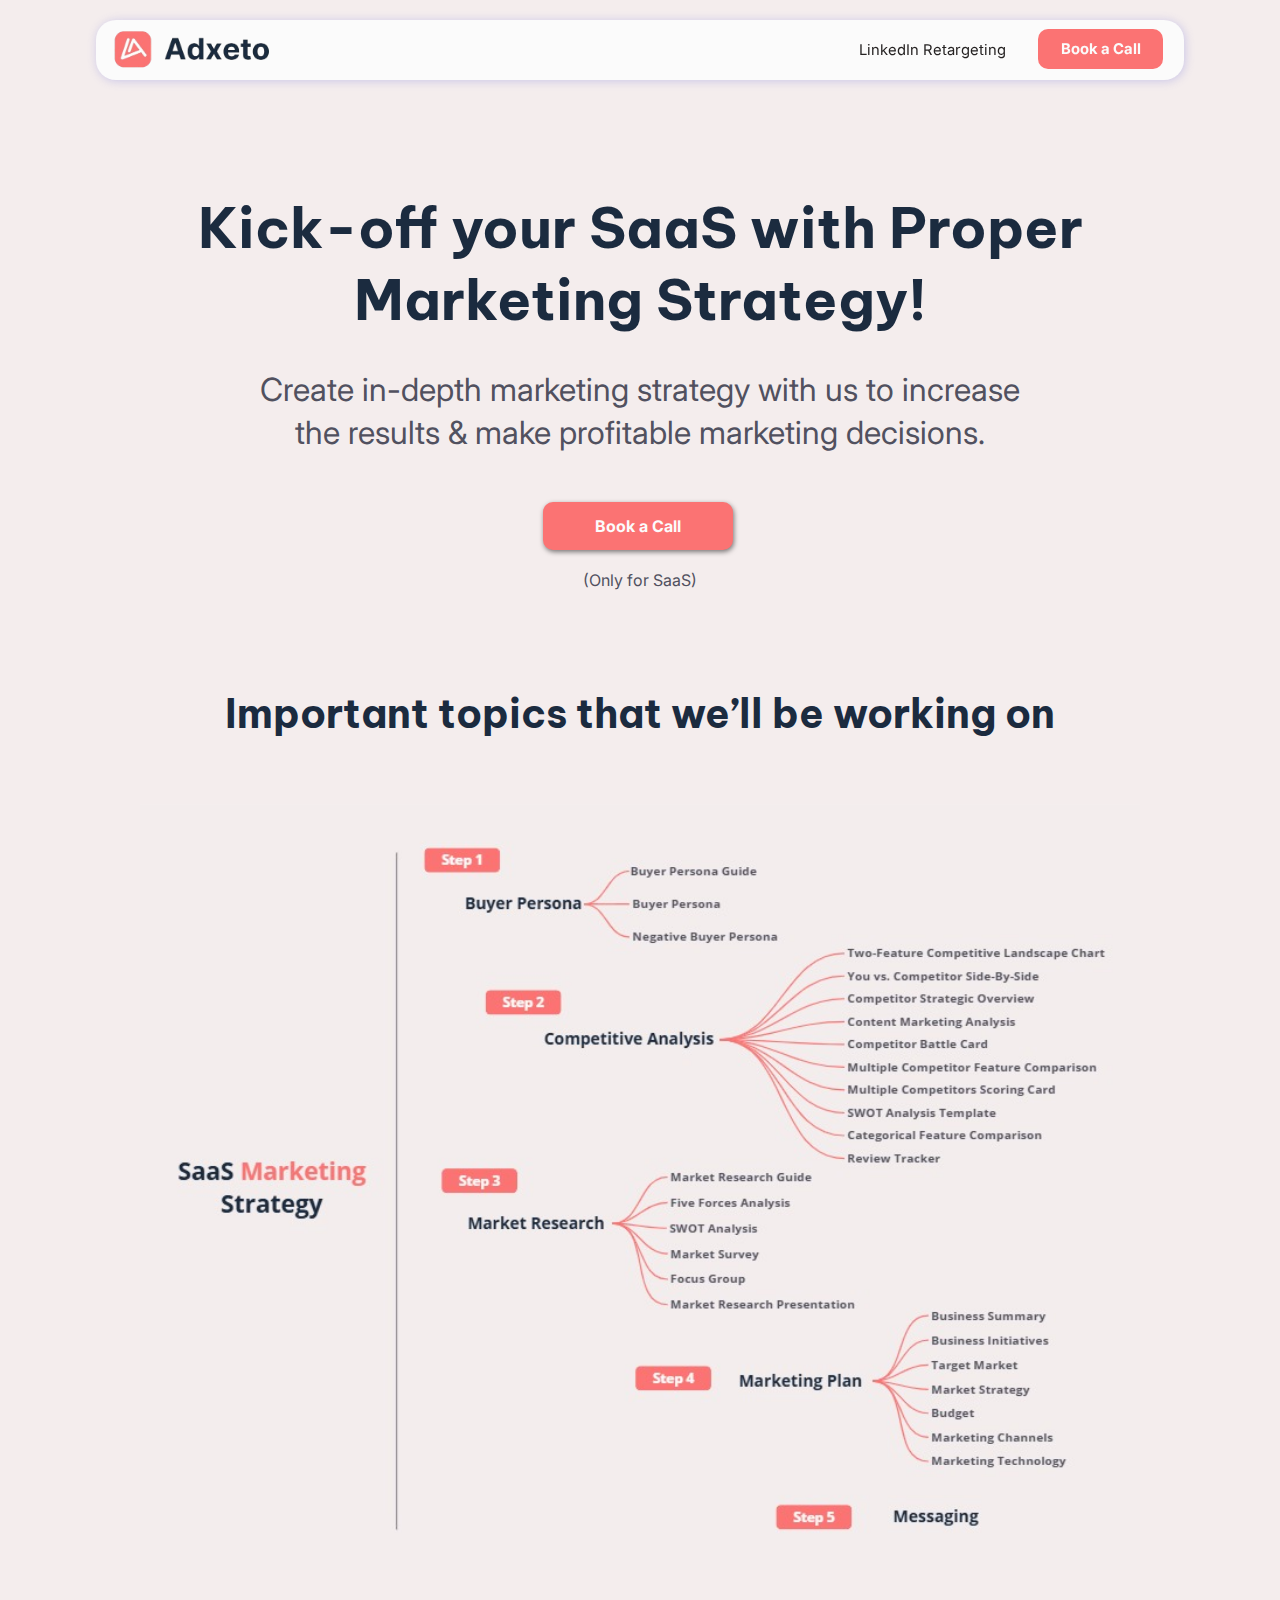
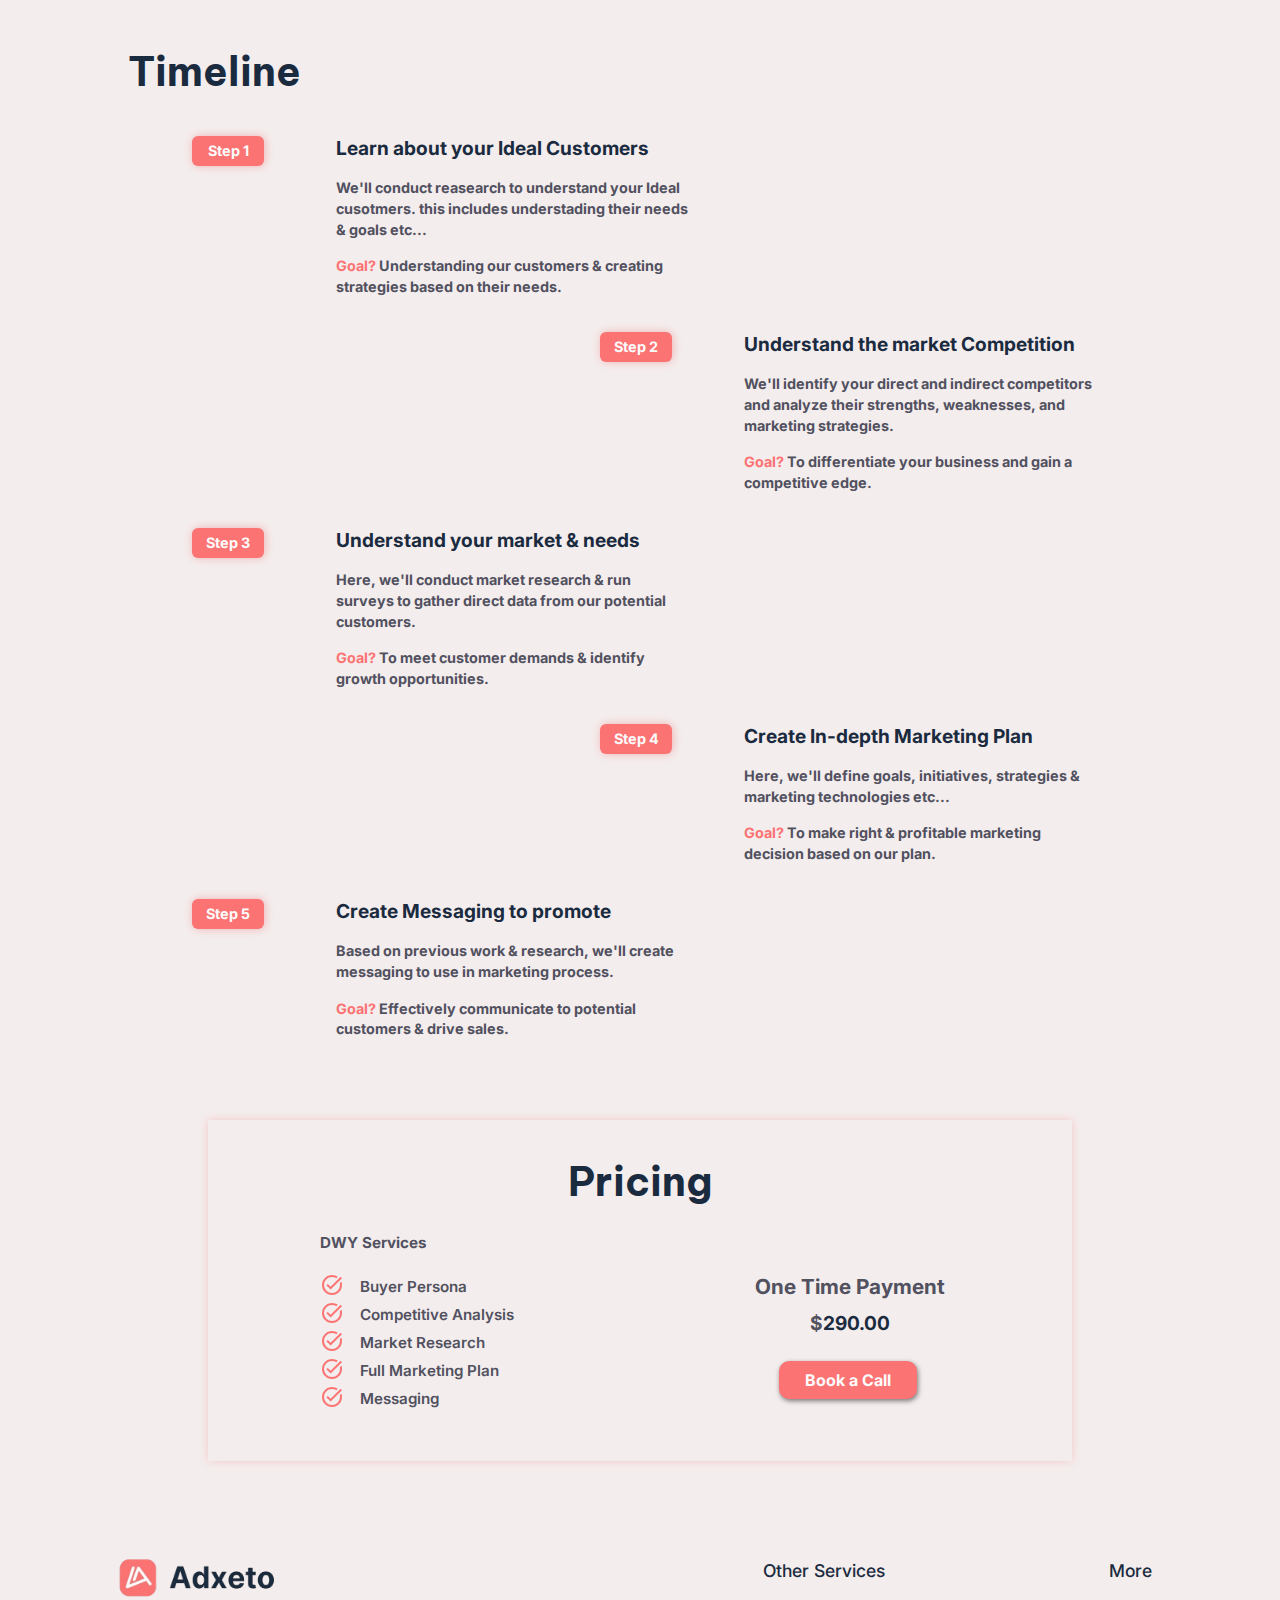
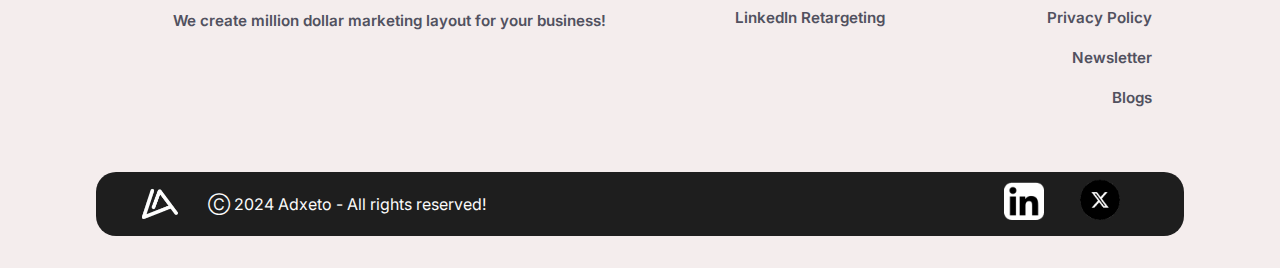
==== commit 9aa71c14: "added Newsletter site" ====
--- a/index.html
+++ b/index.html
@@ -413,6 +413,9 @@
                 <a class="footer-link" href="/privacy-policy">Privacy Policy</a>
               </li>
               <li class="page-link">
+                <a class="footer-link" href="https://mail.adxeto.agency/">Newsletter</a>
+              </li>
+              <li class="page-link">
                 <a class="footer-link" href="/blogs">Blogs</a>
               </li>
             </ul>
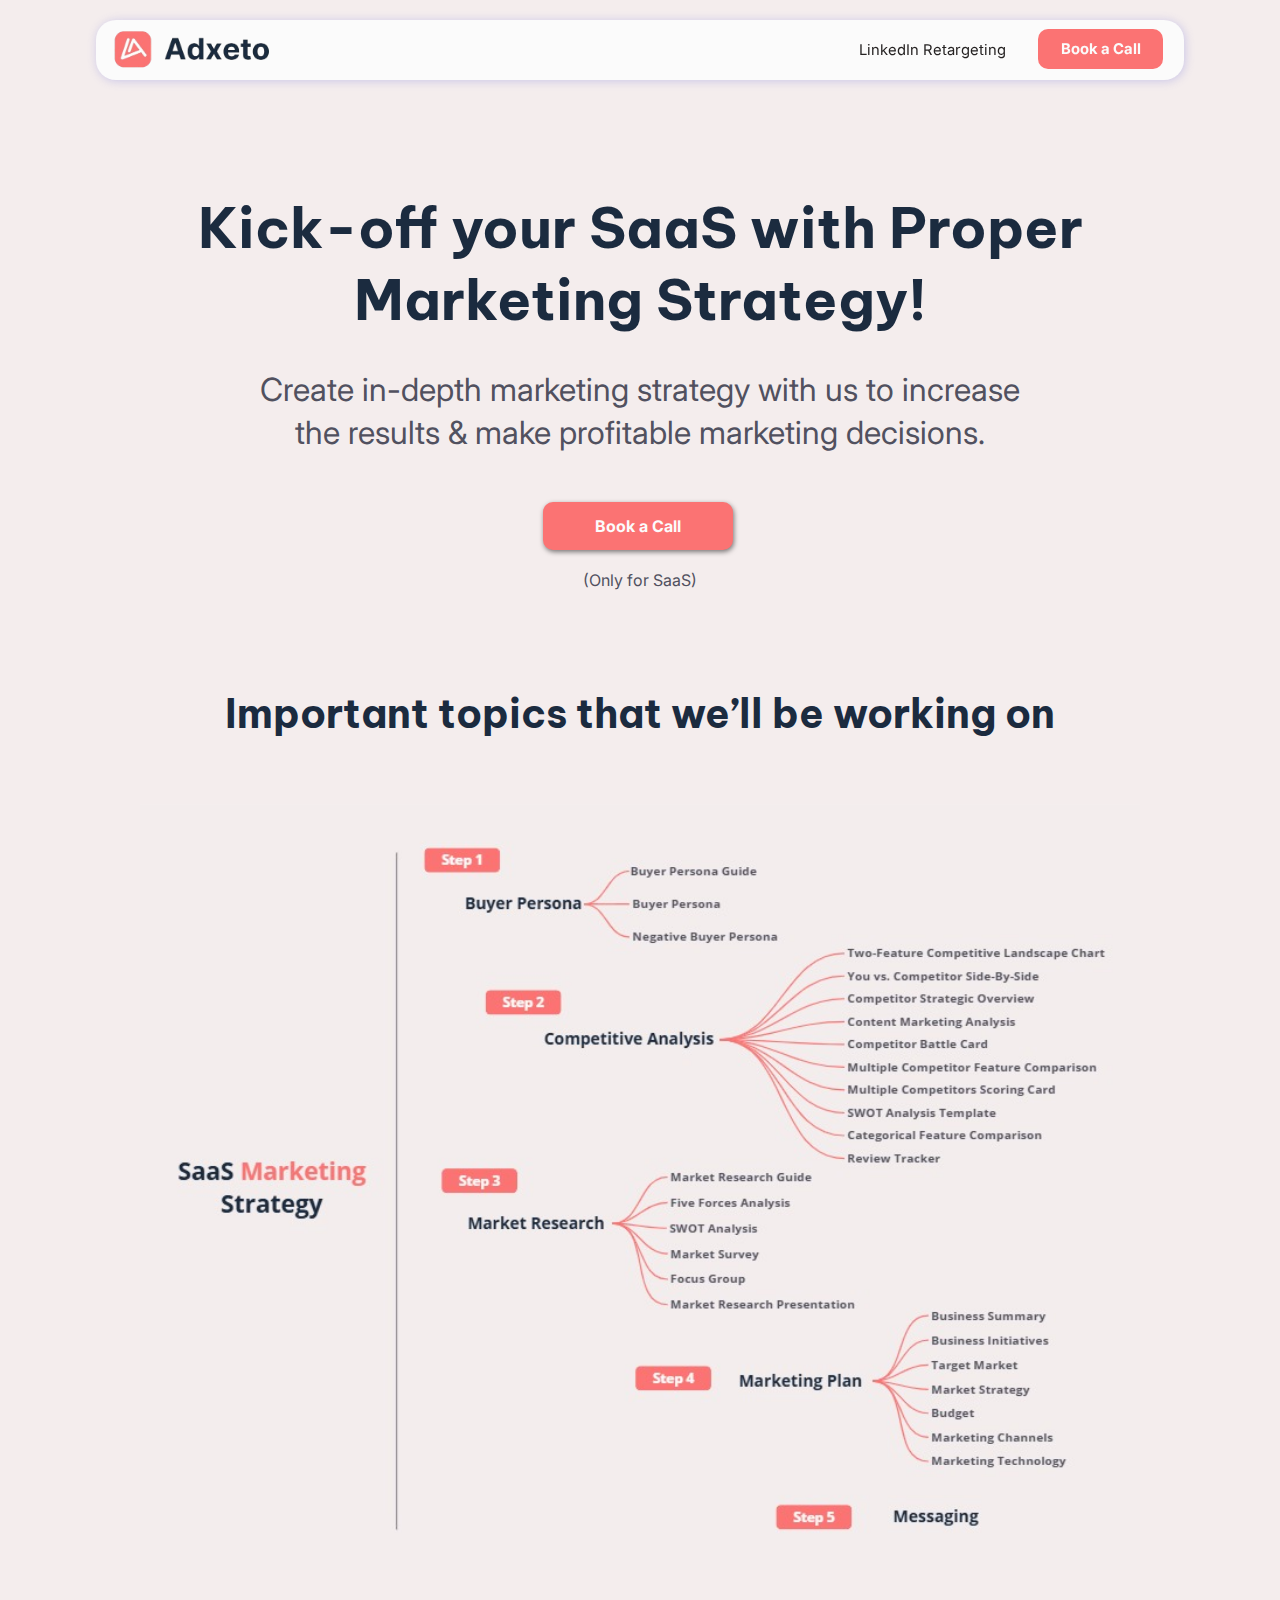
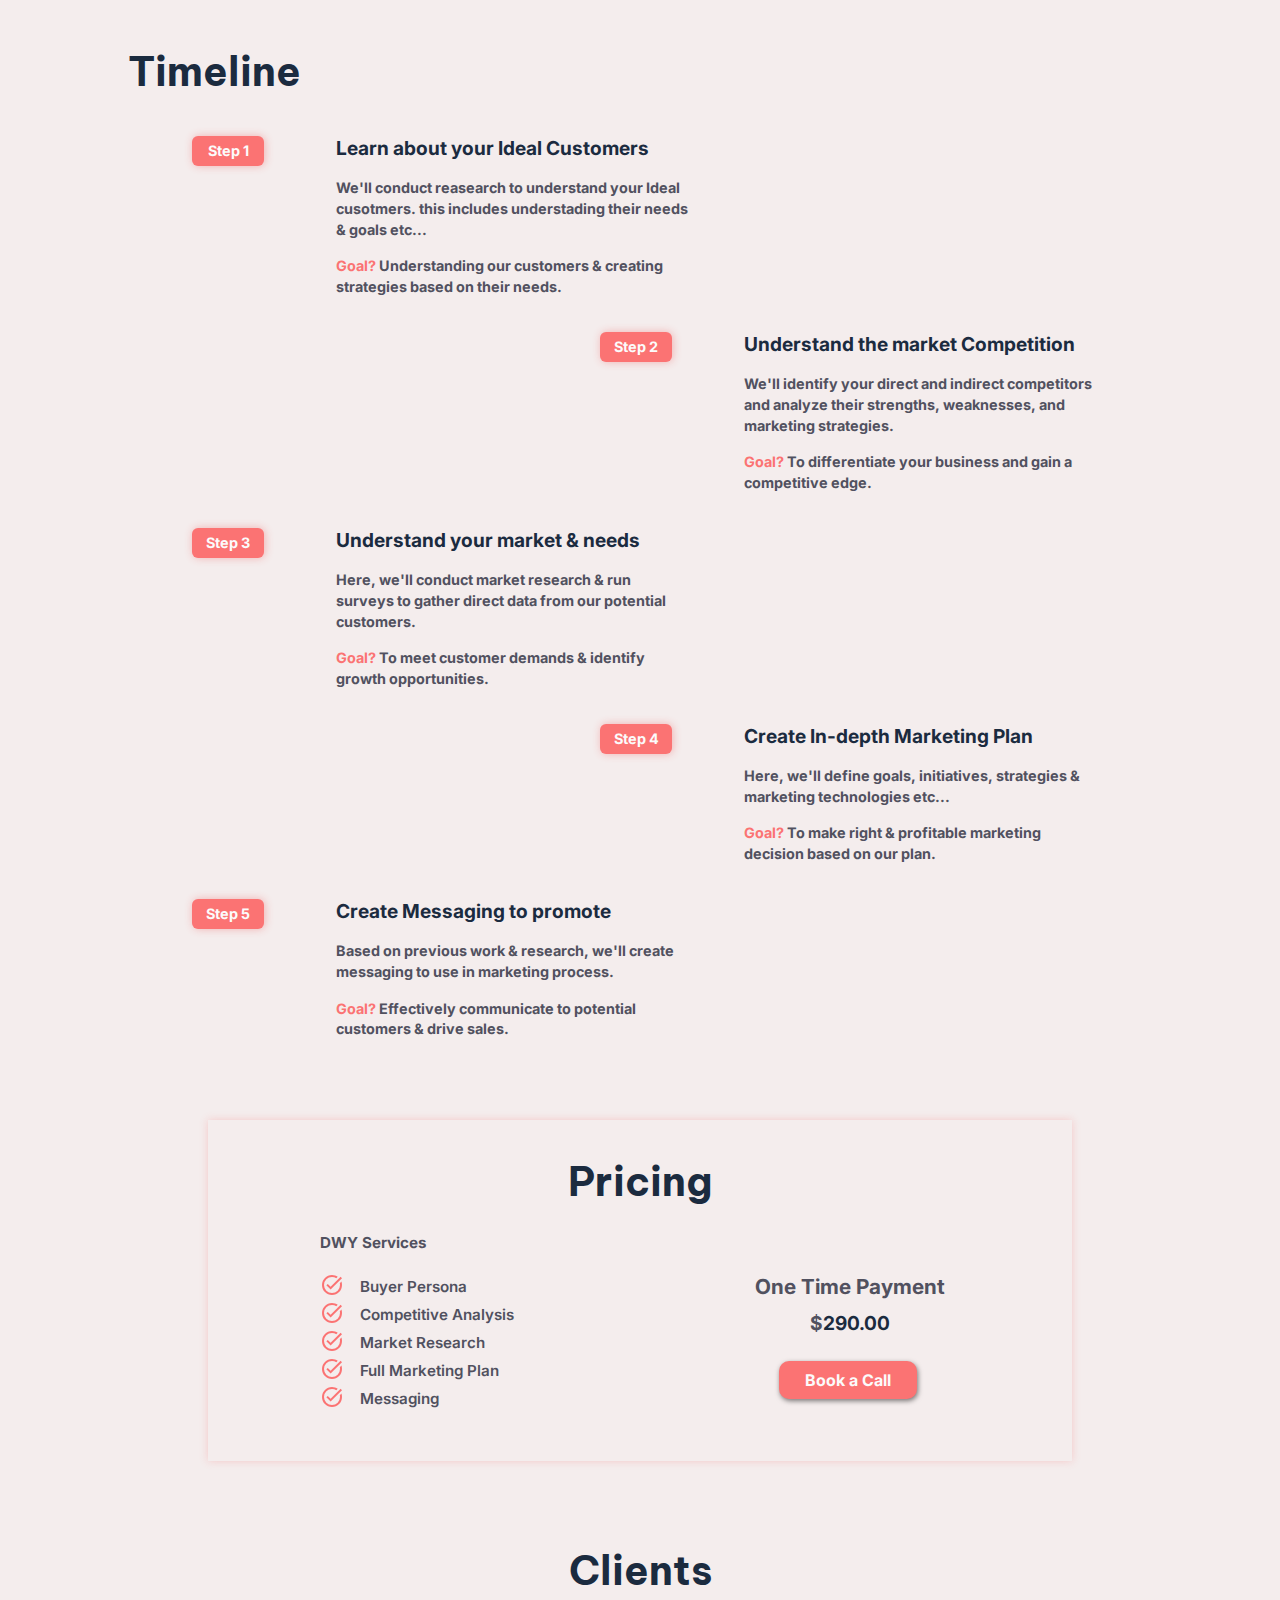
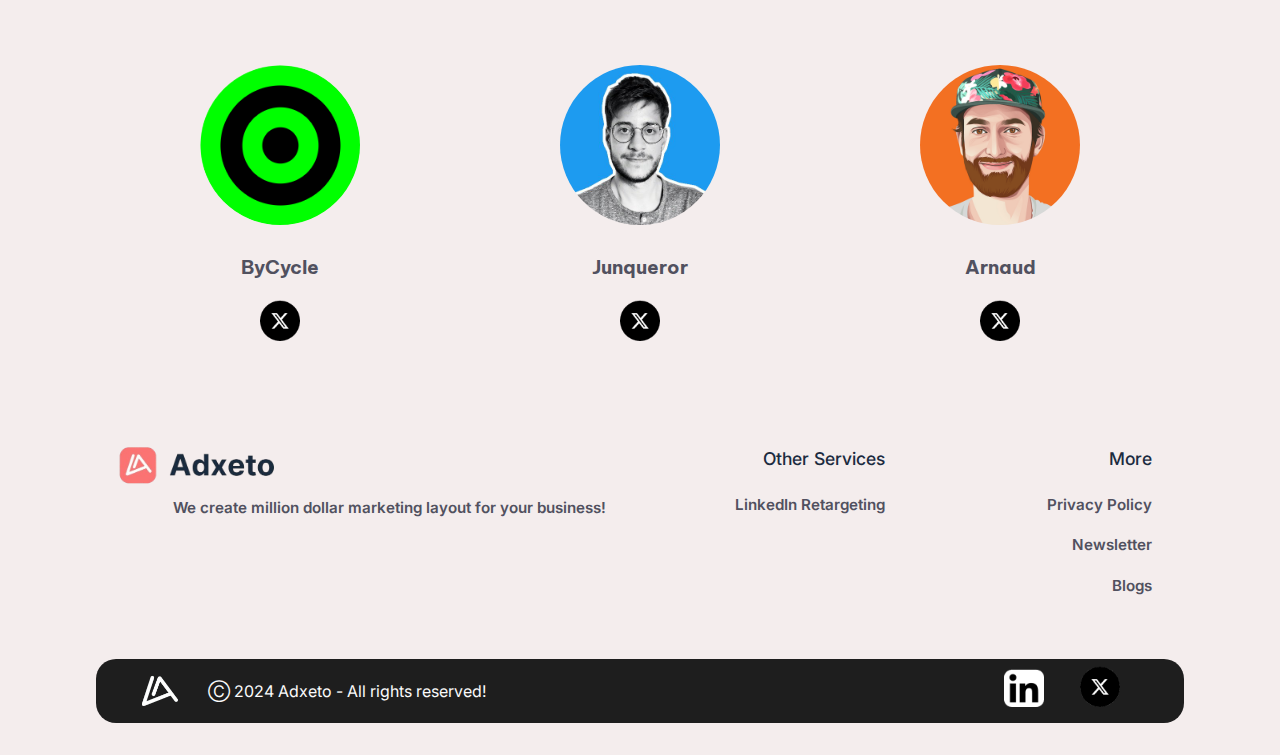
==== commit ca5f617b: "added clients" ====
--- a/index.html
+++ b/index.html
@@ -1,6 +1,21 @@
 <!DOCTYPE html>
 <html lang="en">
   <head>
+    <!-- Google tag (gtag.js) -->
+    <script
+      async
+      src="https://www.googletagmanager.com/gtag/js?id=G-WM3NEJX4SL"
+    ></script>
+    <script>
+      window.dataLayer = window.dataLayer || [];
+      function gtag() {
+        dataLayer.push(arguments);
+      }
+      gtag("js", new Date());
+
+      gtag("config", "G-WM3NEJX4SL");
+    </script>
+
     <meta charset="UTF-8" />
     <meta name="viewport" content="width=device-width, initial-scale=1.0" />
     <title>Adxeto | Market Research & Planing</title>
@@ -42,6 +57,7 @@
     <link rel="stylesheet" href="/strategy-css/pricing.css" />
     <link rel="stylesheet" href="/strategy-css/footer.css" />
     <link rel="stylesheet" href="/strategy-css/copyright.css" />
+    <link rel="stylesheet" href="/strategy-css/client.css" />
 
     <script src="/strategy-js/side-drawer.js" defer></script>
   </head>
@@ -376,6 +392,67 @@
           </ul>
         </div>
       </section>
+
+      <section id="client-section">
+        <div class="clients-box">
+          <h2 class="clients-heading">Clients</h2>
+          <ul class="clients-flex">
+            <li class="client-el">
+              <div class="client-img">
+                <img
+                  src="/strategy-images/client-x profiles/bycycle-client-strategy.png"
+                  alt="ByCycle Client"
+                />
+              </div>
+              <p class="client-name">ByCycle</p>
+              <div class="x-logo-link">
+                <a href="https://x.com/BycycleTool" target="_blank"
+                  ><img
+                    src="/strategy-images/copyright icons/x-logo.png"
+                    alt="X client link"
+                    class="client-x-logo"
+                /></a>
+              </div>
+            </li>
+
+            <li class="client-el">
+              <div class="client-img">
+                <img
+                  src="/strategy-images/client-x profiles/junqueror-client-strategy.jpg"
+                  alt="Junqueror Client"
+                />
+              </div>
+              <p class="client-name">Junqueror</p>
+              <div class="x-logo-link">
+                <a href="https://x.com/junqueror" target="_blank"
+                  ><img
+                    src="/strategy-images/copyright icons/x-logo.png"
+                    alt="X client link"
+                    class="client-x-logo"
+                /></a>
+              </div>
+            </li>
+
+            <li class="client-el">
+              <div class="client-img">
+                <img
+                  src="/strategy-images/client-x profiles/arnaud-client-strategy.png"
+                  alt="Arnaud Client"
+                />
+              </div>
+              <p class="client-name">Arnaud</p>
+              <div class="x-logo-link">
+                <a href="https://x.com/arnaudknobloch" target="_blank"
+                  ><img
+                    src="/strategy-images/copyright icons/x-logo.png"
+                    alt="X client link"
+                    class="client-x-logo"
+                /></a>
+              </div>
+            </li>
+          </ul>
+        </div>
+      </section>
     </main>
 
     <footer>
@@ -395,7 +472,10 @@
             <h3 class="footer-list-header">Other Services</h3>
             <ul>
               <li class="service-link">
-                <a class="footer-link" href="https://adxeto.agency/" target="_blank"
+                <a
+                  class="footer-link"
+                  href="https://adxeto.agency/"
+                  target="_blank"
                   >LinkedIn Retargeting</a
                 >
               </li>
@@ -413,7 +493,12 @@
                 <a class="footer-link" href="/privacy-policy">Privacy Policy</a>
               </li>
               <li class="page-link">
-                <a class="footer-link" href="https://mail.adxeto.agency/">Newsletter</a>
+                <a
+                  class="footer-link"
+                  href="https://mail.adxeto.agency/"
+                  target="_blank"
+                  >Newsletter</a
+                >
               </li>
               <li class="page-link">
                 <a class="footer-link" href="/blogs">Blogs</a>
@@ -436,7 +521,9 @@
           </li>
 
           <li class="social-icon">
-            <a href="https://www.linkedin.com/showcase/adxeto-strategy/" target="_blank"
+            <a
+              href="https://www.linkedin.com/showcase/adxeto-strategy/"
+              target="_blank"
               ><img
                 class="icon-ln"
                 src="/strategy-images/copyright icons/linkedIn-logo.png"
--- a/strategy-css/client.css
+++ b/strategy-css/client.css
@@ -0,0 +1,39 @@
+#client-section {
+    margin: 6rem auto 0 auto;
+    text-align: center;
+}
+
+.clients-heading {
+  font-size: 2.5rem;
+  margin-top: 1rem;
+  padding: 0;
+  margin-bottom: 5rem;
+  color: var(--color-gray-main-800);
+  font-family: "Be Vietnam Pro", "Inter", sans-serif;
+}
+
+.clients-flex {
+    width: 55rem;
+    margin: 0 auto;
+    padding: 0;
+
+    display: flex;
+    flex-direction: row;
+    justify-content: space-between;
+}
+
+.client-img img {
+    width: 10rem;
+    border-radius: 50%;
+}
+
+.client-name {
+    font-size: 1.2rem;
+    font-weight: 700;
+    color: var(--color-gray-des-600);
+    font-family: "Be Vietnam Pro", "Inter", sans-serif;
+}
+
+.client-x-logo {
+    width: 2.5rem;
+}